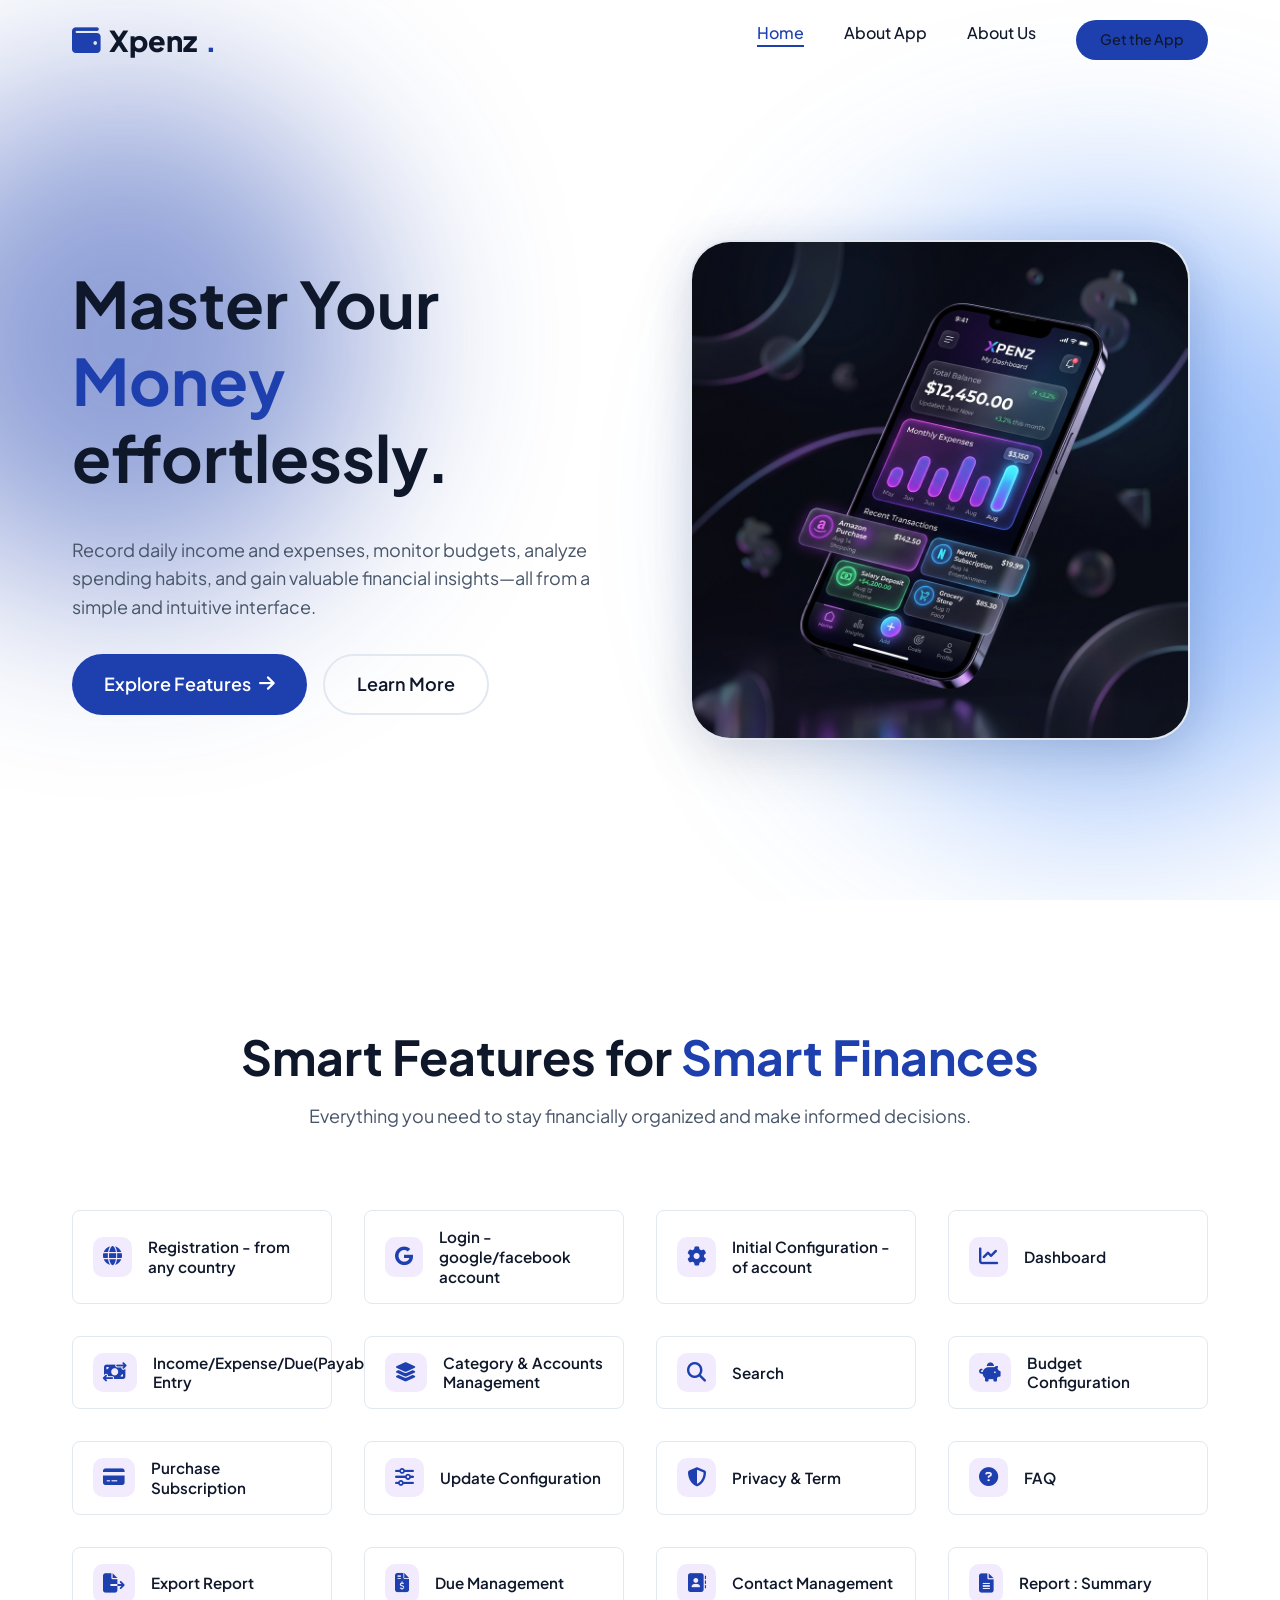
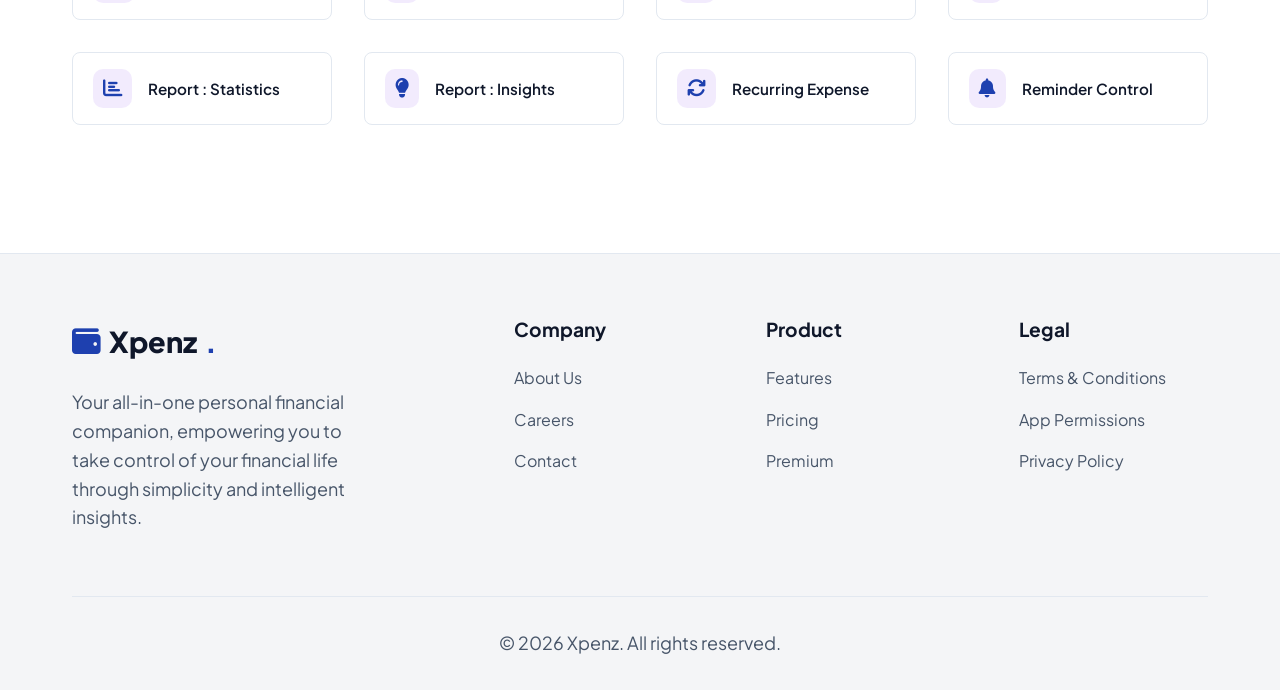
==== index.html @ f472134b "Initial commit" ====
<!DOCTYPE html>
<html lang="en">
<head>
    <meta charset="UTF-8">
    <meta name="viewport" content="width=device-width, initial-scale=1.0">
    <title>Xpenz – Smart Personal Finance & Expense Tracker</title>
    <meta name="description" content="Xpenz is a modern personal finance and expense tracking application designed to help individuals manage their money effortlessly.">
    <link rel="stylesheet" href="css/style.css">
    <link rel="stylesheet" href="https://cdnjs.cloudflare.com/ajax/libs/font-awesome/6.4.0/css/all.min.css">
</head>
<body>

    <!-- Navigation -->
    <header>
        <div class="container nav-container">
            <a href="index.html" class="logo">
                <i class="fa-solid fa-wallet text-gradient"></i>
                Xpenz<span>.</span>
            </a>
            <ul class="nav-links">
                <li><a href="index.html" class="active">Home</a></li>
                <li><a href="about-app.html">About App</a></li>
                <li><a href="about-us.html">About Us</a></li>
                <li><a href="#download" class="btn btn-primary" style="padding: 0.5rem 1.5rem; font-size: 0.9rem;">Get the App</a></li>
            </ul>
            <button class="mobile-menu-btn">
                <i class="fa-solid fa-bars"></i>
            </button>
        </div>
    </header>

    <!-- Hero Section -->
    <section class="hero">
        <div class="blob blob-1"></div>
        <div class="blob blob-2"></div>
        
        <div class="container hero-grid">
            <div class="hero-content fade-in-up">
                <h1>Master Your <span class="text-gradient">Money</span> effortlessly.</h1>
                <p>Record daily income and expenses, monitor budgets, analyze spending habits, and gain valuable financial insights—all from a simple and intuitive interface.</p>
                <div class="hero-buttons">
                    <a href="#features" class="btn btn-primary">Explore Features <i class="fa-solid fa-arrow-right" style="margin-left: 8px;"></i></a>
                    <a href="about-app.html" class="btn btn-outline">Learn More</a>
                </div>
            </div>
            <div class="hero-image-wrapper fade-in-up" style="transition-delay: 0.2s;">
                <img src="assets/images/hero-mockup.png" alt="Xpenz App Interface" class="hero-mockup">
            </div>
        </div>
    </section>

    <!-- Features Section -->
    <section id="features" class="section">
        <div class="container">
            <div class="section-header fade-in-up">
                <h2>Smart Features for <span class="text-gradient">Smart Finances</span></h2>
                <p>Everything you need to stay financially organized and make informed decisions.</p>
            </div>
            
            <div class="features-grid">
                <div class="feature-card-small fade-in-up"><i class="fa-solid fa-globe"></i><h3>Registration - from any country</h3></div>
                <div class="feature-card-small fade-in-up" style="transition-delay: 0.05s;"><i class="fa-brands fa-google"></i><h3>Login - google/facebook account</h3></div>
                <div class="feature-card-small fade-in-up" style="transition-delay: 0.1s;"><i class="fa-solid fa-gear"></i><h3>Initial Configuration - of account</h3></div>
                <div class="feature-card-small fade-in-up" style="transition-delay: 0.15s;"><i class="fa-solid fa-chart-line"></i><h3>Dashboard</h3></div>
                <div class="feature-card-small fade-in-up" style="transition-delay: 0.2s;"><i class="fa-solid fa-money-bill-transfer"></i><h3>Income/Expense/Due(Payable/receivable) Entry</h3></div>
                <div class="feature-card-small fade-in-up" style="transition-delay: 0.05s;"><i class="fa-solid fa-layer-group"></i><h3>Category & Accounts Management</h3></div>
                <div class="feature-card-small fade-in-up" style="transition-delay: 0.1s;"><i class="fa-solid fa-magnifying-glass"></i><h3>Search</h3></div>
                <div class="feature-card-small fade-in-up" style="transition-delay: 0.15s;"><i class="fa-solid fa-piggy-bank"></i><h3>Budget Configuration</h3></div>
                <div class="feature-card-small fade-in-up" style="transition-delay: 0.2s;"><i class="fa-solid fa-credit-card"></i><h3>Purchase Subscription</h3></div>
                <div class="feature-card-small fade-in-up" style="transition-delay: 0.05s;"><i class="fa-solid fa-sliders"></i><h3>Update Configuration</h3></div>
                <div class="feature-card-small fade-in-up" style="transition-delay: 0.1s;"><i class="fa-solid fa-shield-halved"></i><h3>Privacy & Term</h3></div>
                <div class="feature-card-small fade-in-up" style="transition-delay: 0.15s;"><i class="fa-solid fa-circle-question"></i><h3>FAQ</h3></div>
                <div class="feature-card-small fade-in-up" style="transition-delay: 0.2s;"><i class="fa-solid fa-file-export"></i><h3>Export Report</h3></div>
                <div class="feature-card-small fade-in-up" style="transition-delay: 0.05s;"><i class="fa-solid fa-file-invoice-dollar"></i><h3>Due Management</h3></div>
                <div class="feature-card-small fade-in-up" style="transition-delay: 0.1s;"><i class="fa-solid fa-address-book"></i><h3>Contact Management</h3></div>
                <div class="feature-card-small fade-in-up" style="transition-delay: 0.15s;"><i class="fa-solid fa-file-lines"></i><h3>Report : Summary</h3></div>
                <div class="feature-card-small fade-in-up" style="transition-delay: 0.2s;"><i class="fa-solid fa-chart-bar"></i><h3>Report : Statistics</h3></div>
                <div class="feature-card-small fade-in-up" style="transition-delay: 0.05s;"><i class="fa-solid fa-lightbulb"></i><h3>Report : Insights</h3></div>
                <div class="feature-card-small fade-in-up" style="transition-delay: 0.1s;"><i class="fa-solid fa-arrows-rotate"></i><h3>Recurring Expense</h3></div>
                <div class="feature-card-small fade-in-up" style="transition-delay: 0.15s;"><i class="fa-solid fa-bell"></i><h3>Reminder Control</h3></div>
            </div>
        </div>
    </section>

    <!-- Footer -->
    <footer>
        <div class="container">
            <div class="footer-grid">
                <div class="footer-brand">
                    <a href="index.html" class="logo">
                        <i class="fa-solid fa-wallet text-gradient"></i>
                        Xpenz<span>.</span>
                    </a>
                    <p>Your all-in-one personal financial companion, empowering you to take control of your financial life through simplicity and intelligent insights.</p>
                </div>
                
                <div class="footer-links">
                    <h4>Company</h4>
                    <ul>
                        <li><a href="about-us.html">About Us</a></li>
                        <li><a href="#">Careers</a></li>
                        <li><a href="#">Contact</a></li>
                    </ul>
                </div>
                
                <div class="footer-links">
                    <h4>Product</h4>
                    <ul>
                        <li><a href="about-app.html">Features</a></li>
                        <li><a href="#">Pricing</a></li>
                        <li><a href="about-app.html#premium">Premium</a></li>
                    </ul>
                </div>
                
                <div class="footer-links">
                    <h4>Legal</h4>
                    <ul>
                        <li><a href="terms.html">Terms & Conditions</a></li>
                        <li><a href="permissions.html">App Permissions</a></li>
                        <li><a href="terms.html">Privacy Policy</a></li>
                    </ul>
                </div>
            </div>
            
            <div class="footer-bottom">
                <p>&copy; 2026 Xpenz. All rights reserved.</p>
            </div>
        </div>
    </footer>

    <script src="js/main.js"></script>
</body>
</html>
---- css/style.css ----
@import url('https://fonts.googleapis.com/css2?family=Plus+Jakarta+Sans:wght@400;500;600;700;800&display=swap');

:root {
  /* Color Palette */
  --bg-color: #ffffff;
  --bg-secondary: #f4f5f7;
  --primary: #1e40af;
  --primary-glow: rgba(30, 64, 175, 0.1);
  --secondary: #3b82f6;
  --accent: #ea580c;
  --text-main: #0f172a;
  --text-muted: #475569;
  --success: #10b981;
  --danger: #ef4444;

  /* Glassmorphism -> Flat Design */
  --glass-bg: #ffffff;
  --glass-border: #e2e8f0;

  /* Typography */
  --font-heading: 'Plus Jakarta Sans', sans-serif;
  --font-body: 'Plus Jakarta Sans', sans-serif;

  /* Layout */
  --max-width: 1200px;
  --header-height: 80px;
}

* {
  margin: 0;
  padding: 0;
  box-sizing: border-box;
}

html {
  scroll-behavior: smooth;
}

body {
  font-family: var(--font-body);
  background-color: var(--bg-color);
  color: var(--text-main);
  line-height: 1.6;
  overflow-x: hidden;
}

/* Typography */
h1, h2, h3, h4, h5, h6 {
  font-family: var(--font-heading);
  font-weight: 700;
  line-height: 1.2;
}

h1 { font-size: clamp(2.5rem, 5vw, 4.5rem); }
h2 { font-size: clamp(2rem, 4vw, 3rem); }
h3 { font-size: clamp(1.5rem, 3vw, 2rem); }
p { font-size: 1.125rem; color: var(--text-muted); }

/* Gradient Text -> Solid Accent */
.text-gradient {
  background: none;
  -webkit-background-clip: initial;
  -webkit-text-fill-color: initial;
  background-clip: initial;
  color: var(--primary);
}

/* Utilities */
.container {
  max-width: var(--max-width);
  margin: 0 auto;
  padding: 0 2rem;
}

.glass-panel {
  background: var(--glass-bg);
  border: 1px solid var(--glass-border);
  border-radius: 12px;
  padding: 2.5rem;
  box-shadow: 0 4px 6px -1px rgba(0, 0, 0, 0.05);
  transition: transform 0.2s ease, box-shadow 0.2s ease, border-color 0.2s ease;
}

.glass-panel:hover {
  transform: translateY(-4px);
  box-shadow: 0 10px 15px -3px rgba(0, 0, 0, 0.1);
  border-color: #cbd5e1;
}

.btn {
  display: inline-flex;
  align-items: center;
  justify-content: center;
  padding: 0.875rem 2rem;
  font-family: var(--font-heading);
  font-weight: 600;
  font-size: 1.125rem;
  border-radius: 50px;
  text-decoration: none;
  transition: all 0.3s ease;
  cursor: pointer;
  border: none;
}

.btn-primary {
  background: var(--primary);
  color: white;
  box-shadow: none;
}

.btn-primary:hover {
  box-shadow: 0 4px 6px -1px rgba(0, 0, 0, 0.1);
  transform: translateY(-2px);
  background: var(--secondary);
}

.btn-outline {
  background: transparent;
  color: var(--text-main);
  border: 2px solid var(--glass-border);
}

.btn-outline:hover {
  border-color: var(--primary);
  background: rgba(124, 58, 237, 0.1);
  transform: translateY(-2px);
}

/* Header & Navigation */
header {
  position: fixed;
  top: 0;
  width: 100%;
  height: var(--header-height);
  z-index: 1000;
  transition: all 0.3s ease;
  background: transparent;
}

header.scrolled {
  background: #ffffff;
  border-bottom: 1px solid var(--glass-border);
}

.nav-container {
  display: flex;
  justify-content: space-between;
  align-items: center;
  height: 100%;
}

.logo {
  font-family: var(--font-heading);
  font-size: 1.8rem;
  font-weight: 800;
  color: var(--text-main);
  text-decoration: none;
  display: flex;
  align-items: center;
  gap: 0.5rem;
}

.logo span {
  color: var(--primary);
}

.nav-links {
  display: flex;
  gap: 2.5rem;
  list-style: none;
}

.nav-links a {
  color: var(--text-main);
  text-decoration: none;
  font-weight: 500;
  font-size: 1rem;
  transition: color 0.3s ease;
  position: relative;
}

.nav-links a::after {
  content: '';
  position: absolute;
  bottom: -4px;
  left: 0;
  width: 0;
  height: 2px;
  background: var(--primary);
  transition: width 0.3s ease;
}

.nav-links a:hover::after,
.nav-links a.active::after {
  width: 100%;
}

.nav-links a:hover,
.nav-links a.active {
  color: var(--primary);
}

.mobile-menu-btn {
  display: none;
  background: none;
  border: none;
  color: var(--text-main);
  font-size: 1.5rem;
  cursor: pointer;
}

/* Hero Section */
.hero {
  min-height: 100vh;
  display: flex;
  align-items: center;
  padding-top: var(--header-height);
  position: relative;
  overflow: hidden;
}

/* Background Effects */
.blob {
  position: absolute;
  border-radius: 50%;
  filter: blur(100px);
  z-index: -1;
  opacity: 0.5;
}

.blob-1 {
  top: 10%;
  left: -10%;
  width: 500px;
  height: 500px;
  background: var(--primary);
  animation: float 10s infinite alternate ease-in-out;
}

.blob-2 {
  bottom: 10%;
  right: -10%;
  width: 600px;
  height: 600px;
  background: var(--secondary);
  animation: float 12s infinite alternate-reverse ease-in-out;
}

.hero-grid {
  display: grid;
  grid-template-columns: 1fr 1fr;
  gap: 4rem;
  align-items: center;
}

.hero-content {
  display: flex;
  flex-direction: column;
  gap: 2rem;
}

.hero-content h1 {
  margin-bottom: 0.5rem;
}

.hero-buttons {
  display: flex;
  gap: 1rem;
}

.hero-image-wrapper {
  position: relative;
  display: flex;
  justify-content: center;
  align-items: center;
}

.hero-mockup {
  width: 100%;
  max-width: 500px;
  border-radius: 40px;
  box-shadow: 0 20px 60px rgba(0, 0, 0, 0.1), 0 0 40px var(--primary-glow);
  animation: float-mockup 6s infinite ease-in-out;
  border: 2px solid var(--glass-border);
}

/* Sections */
.section {
  padding: 8rem 0;
  position: relative;
}

.section-header {
  text-align: center;
  margin-bottom: 5rem;
}

.section-header h2 {
  margin-bottom: 1rem;
}

/* Features Grid */
.features-grid {
  display: grid;
  grid-template-columns: repeat(auto-fill, minmax(240px, 1fr));
  gap: 2rem;
}

.feature-card {
  display: flex;
  flex-direction: column;
  gap: 1.5rem;
}

.feature-icon {
  width: 60px;
  height: 60px;
  border-radius: 16px;
  background: rgba(124, 58, 237, 0.1);
  display: flex;
  align-items: center;
  justify-content: center;
  font-size: 1.8rem;
  color: var(--primary);
  border: 1px solid var(--glass-border);
}

.feature-card h3 {
  font-size: 1.5rem;
}

/* Small Feature Cards */
.feature-card-small {
  display: flex;
  align-items: center;
  gap: 1rem;
  padding: 1rem 1.25rem;
  background: #ffffff;
  border: 1px solid var(--glass-border);
  border-radius: 8px;
  box-shadow: none;
  transition: all 0.2s ease;
}

.feature-card-small:hover {
  transform: translateY(-2px);
  box-shadow: 0 4px 6px -1px rgba(0, 0, 0, 0.05);
  border-color: #cbd5e1;
}

.feature-card-small i {
  font-size: 1.2rem;
  color: var(--primary);
  background: rgba(124, 58, 237, 0.1);
  padding: 10px;
  border-radius: 10px;
  flex-shrink: 0;
}

.feature-card-small h3 {
  font-size: 0.95rem;
  font-weight: 600;
  margin: 0;
  color: var(--text-main);
  line-height: 1.3;
}

/* Stats Section */
.stats-grid {
  display: grid;
  grid-template-columns: repeat(auto-fit, minmax(200px, 1fr));
  gap: 2rem;
  text-align: center;
}

.stat-item {
  display: flex;
  flex-direction: column;
  gap: 0.5rem;
}

.stat-number {
  font-family: var(--font-heading);
  font-size: 3rem;
  font-weight: 800;
  color: var(--text-main);
}

/* Page Headers (for inner pages) */
.page-header {
  padding-top: calc(var(--header-height) + 6rem);
  padding-bottom: 4rem;
  text-align: center;
  background: var(--bg-secondary);
  border-bottom: 1px solid var(--glass-border);
}

/* Content Blocks (for About, Terms, etc.) */
.content-block {
  max-width: 800px;
  margin: 0 auto;
}

.content-block h2 {
  margin-top: 3rem;
  margin-bottom: 1.5rem;
  font-size: 2rem;
}

.content-block h3 {
  margin-top: 2rem;
  margin-bottom: 1rem;
  font-size: 1.5rem;
}

.content-block p, .content-block ul {
  margin-bottom: 1.5rem;
}

.content-block ul {
  padding-left: 1.5rem;
}

.content-block li {
  margin-bottom: 0.5rem;
  color: var(--text-muted);
}

/* Footer */
footer {
  background: var(--bg-secondary);
  border-top: 1px solid var(--glass-border);
  padding: 4rem 0 2rem;
}

.footer-grid {
  display: grid;
  grid-template-columns: 2fr 1fr 1fr 1fr;
  gap: 4rem;
  margin-bottom: 4rem;
}

.footer-brand p {
  margin-top: 1.5rem;
  max-width: 300px;
}

.footer-links h4 {
  color: var(--text-main);
  margin-bottom: 1.5rem;
  font-size: 1.2rem;
}

.footer-links ul {
  list-style: none;
  display: flex;
  flex-direction: column;
  gap: 1rem;
}

.footer-links a {
  color: var(--text-muted);
  text-decoration: none;
  transition: color 0.3s ease;
}

.footer-links a:hover {
  color: var(--primary);
}

.footer-bottom {
  text-align: center;
  padding-top: 2rem;
  border-top: 1px solid var(--glass-border);
  color: var(--text-muted);
}

/* Animations */
@keyframes float {
  0% { transform: translate(0, 0); }
  100% { transform: translate(50px, 50px); }
}

@keyframes float-mockup {
  0%, 100% { transform: translateY(0); }
  50% { transform: translateY(-20px); }
}

.fade-in-up {
  opacity: 0;
  transform: translateY(30px);
  transition: opacity 0.8s ease, transform 0.8s ease;
}

.fade-in-up.visible {
  opacity: 1;
  transform: translateY(0);
}

/* Responsive Design */
@media (max-width: 992px) {
  .hero-grid {
    grid-template-columns: 1fr;
    text-align: center;
    margin-top: 4rem;
  }

  .hero-content {
    align-items: center;
  }

  .hero-buttons {
    justify-content: center;
  }

  .footer-grid {
    grid-template-columns: 1fr 1fr;
  }
}

@media (max-width: 768px) {
  .nav-links {
    position: fixed;
    top: var(--header-height);
    left: 0;
    width: 100%;
    background: rgba(255, 255, 255, 0.98);
    backdrop-filter: blur(20px);
    flex-direction: column;
    padding: 2rem;
    gap: 1.5rem;
    text-align: center;
    border-bottom: 1px solid var(--glass-border);
    clip-path: circle(0% at 100% 0);
    transition: clip-path 0.5s ease-in-out;
  }

  .nav-links.active {
    clip-path: circle(150% at 100% 0);
  }

  .mobile-menu-btn {
    display: block;
  }

  .footer-grid {
    grid-template-columns: 1fr;
    gap: 2rem;
    text-align: center;
  }

  .footer-brand {
    display: flex;
    flex-direction: column;
    align-items: center;
  }
}
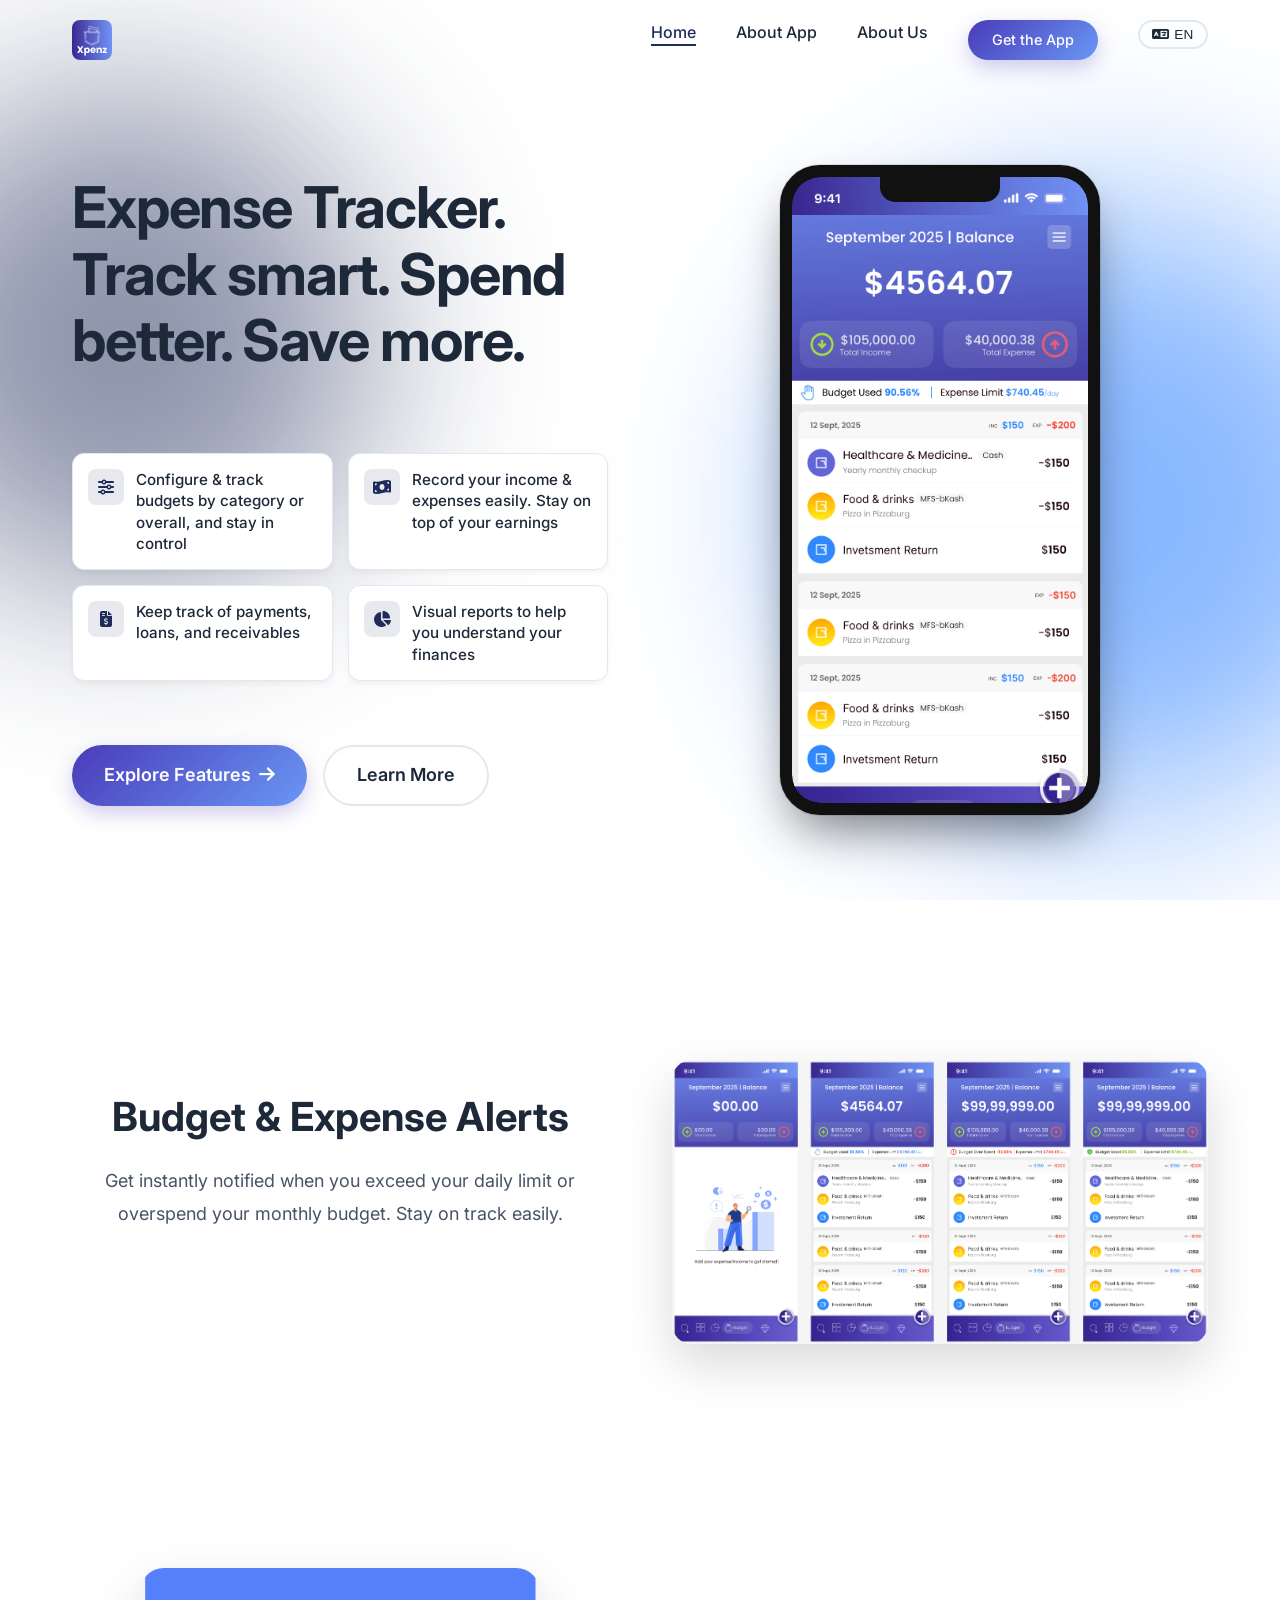
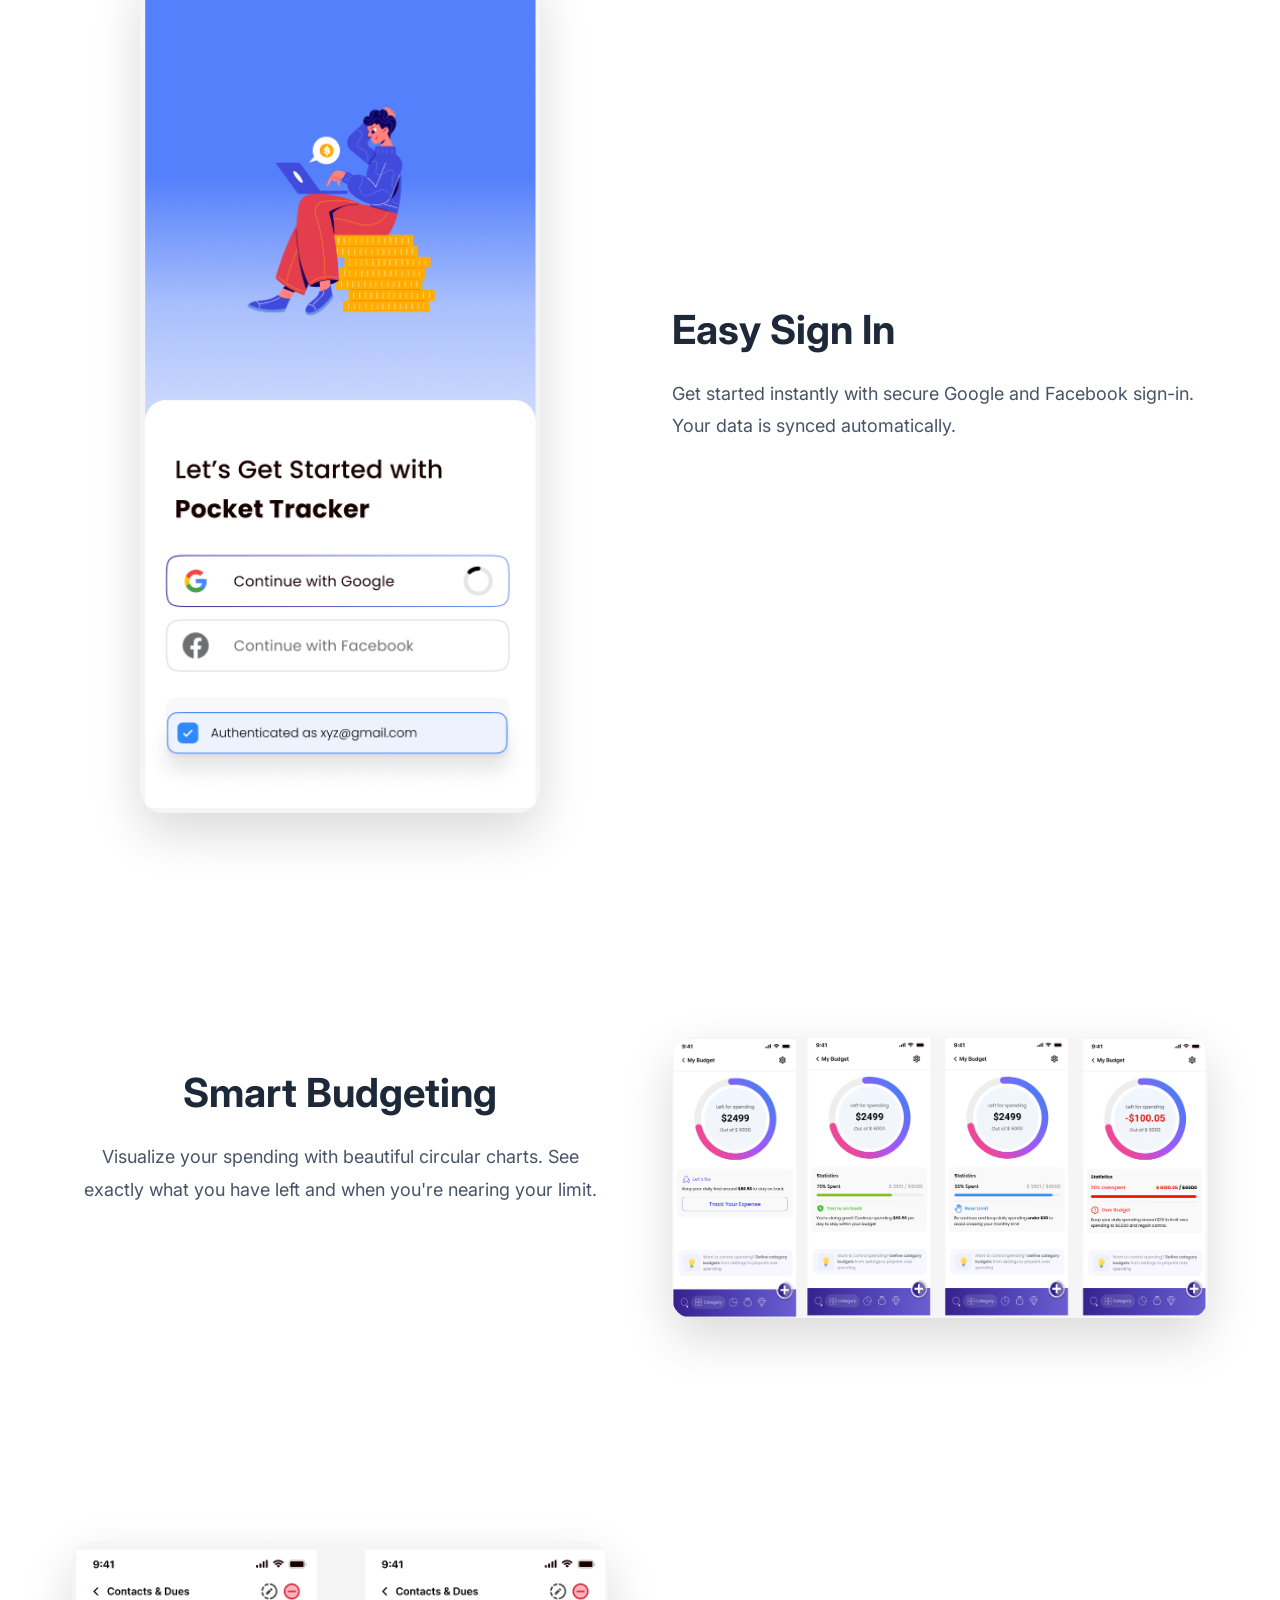
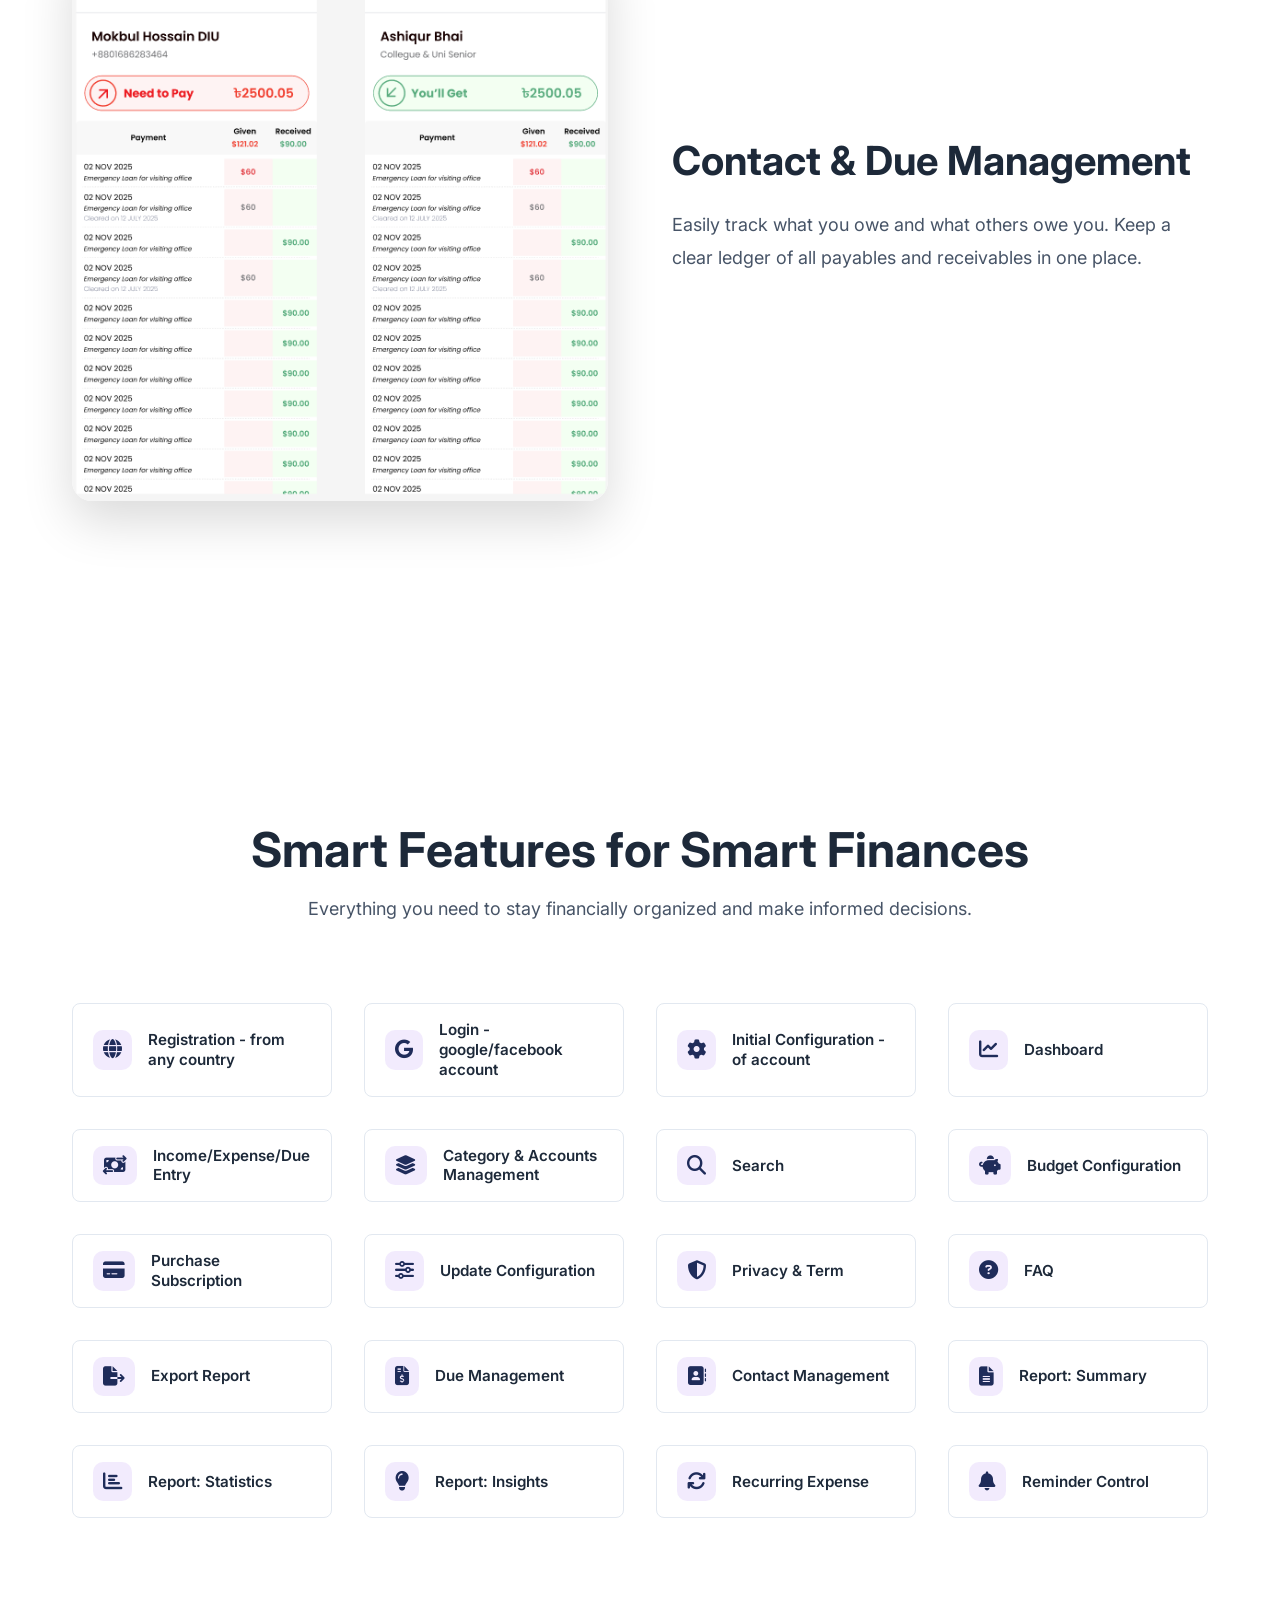
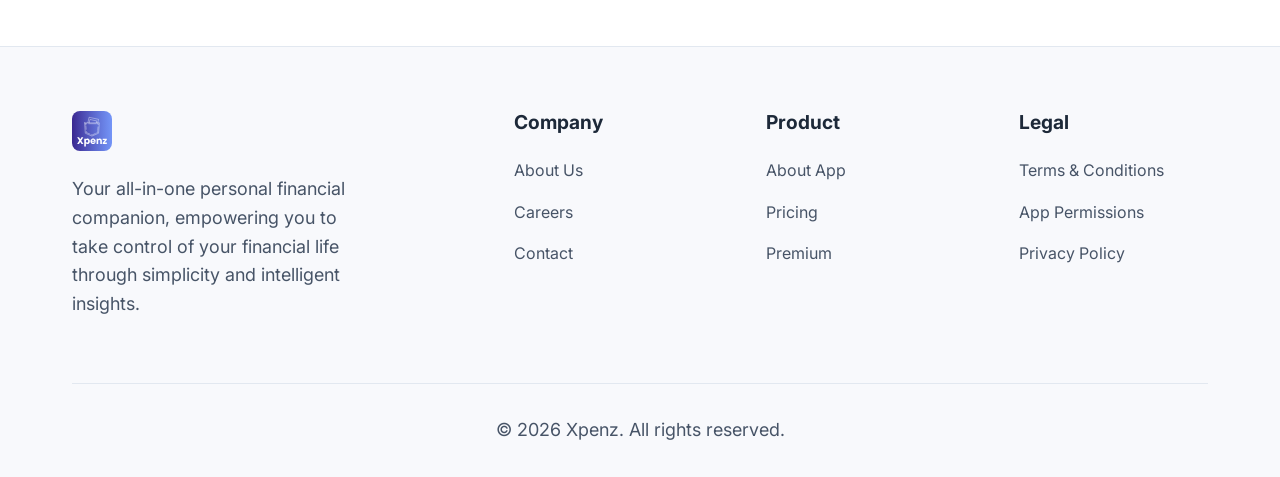
==== commit 0182092b: "feat: update UI, add SVG logo, responsive screenshots layout, and translations" ====
--- a/index.html
+++ b/index.html
@@ -5,7 +5,9 @@
     <meta name="viewport" content="width=device-width, initial-scale=1.0">
     <title>Xpenz – Smart Personal Finance & Expense Tracker</title>
     <meta name="description" content="Xpenz is a modern personal finance and expense tracking application designed to help individuals manage their money effortlessly.">
+    <link rel="icon" type="image/svg+xml" href="assets/images/logo.svg">
     <link rel="stylesheet" href="css/style.css">
+    <link rel="stylesheet" href="css/mockup.css">
     <link rel="stylesheet" href="https://cdnjs.cloudflare.com/ajax/libs/font-awesome/6.4.0/css/all.min.css">
 </head>
 <body>
@@ -14,14 +16,18 @@
     <header>
         <div class="container nav-container">
             <a href="index.html" class="logo">
-                <i class="fa-solid fa-wallet text-gradient"></i>
-                Xpenz<span>.</span>
+                <img src="assets/images/logo.svg" alt="Xpenz Logo" style="height: 40px; border-radius: 8px;">
             </a>
             <ul class="nav-links">
-                <li><a href="index.html" class="active">Home</a></li>
-                <li><a href="about-app.html">About App</a></li>
-                <li><a href="about-us.html">About Us</a></li>
-                <li><a href="#download" class="btn btn-primary" style="padding: 0.5rem 1.5rem; font-size: 0.9rem;">Get the App</a></li>
+                <li><a href="index.html" class="active" data-i18n="nav_home">Home</a></li>
+                <li><a href="about-app.html" data-i18n="nav_about_app">About App</a></li>
+                <li><a href="about-us.html" data-i18n="nav_about_us">About Us</a></li>
+                <li><a href="#download" class="btn btn-primary" style="padding: 0.5rem 1.5rem; font-size: 0.9rem;" data-i18n="nav_get_app">Get the App</a></li>
+                <li>
+                    <button id="lang-toggle" class="btn-outline" style="padding: 0.3rem 0.8rem; font-size: 0.85rem; border-radius: 20px; display: flex; align-items: center; gap: 5px; cursor: pointer; background: transparent; border: 2px solid var(--glass-border); color: var(--text-main);">
+                        <i class="fa-solid fa-language"></i> <span id="lang-toggle-text">EN</span>
+                    </button>
+                </li>
             </ul>
             <button class="mobile-menu-btn">
                 <i class="fa-solid fa-bars"></i>
@@ -36,15 +42,85 @@
         
         <div class="container hero-grid">
             <div class="hero-content fade-in-up">
-                <h1>Master Your <span class="text-gradient">Money</span> effortlessly.</h1>
-                <p>Record daily income and expenses, monitor budgets, analyze spending habits, and gain valuable financial insights—all from a simple and intuitive interface.</p>
+                <h1 data-i18n="hero_title" style="font-size: clamp(2.5rem, 4.5vw, 3.8rem); line-height: 1.15; margin-bottom: 1rem; letter-spacing: -0.02em;">Expense Tracker. Track smart. Spend better. Save more.</h1>
+                
+                <div class="hero-feature-cards">
+                    <div class="hero-feature-card">
+                        <div class="icon"><i class="fa-solid fa-sliders"></i></div>
+                        <p data-i18n="tagline_1">Configure & track budgets by category or overall, and stay in control</p>
+                    </div>
+                    <div class="hero-feature-card">
+                        <div class="icon"><i class="fa-solid fa-money-bill-wave"></i></div>
+                        <p data-i18n="tagline_2">Record your income & expenses easily. Stay on top of your earnings</p>
+                    </div>
+                    <div class="hero-feature-card">
+                        <div class="icon"><i class="fa-solid fa-file-invoice-dollar"></i></div>
+                        <p data-i18n="tagline_3">Keep track of payments, loans, and receivables</p>
+                    </div>
+                    <div class="hero-feature-card">
+                        <div class="icon"><i class="fa-solid fa-chart-pie"></i></div>
+                        <p data-i18n="tagline_4">Visual reports to help you understand your finances</p>
+                    </div>
+                </div>
+                
                 <div class="hero-buttons">
-                    <a href="#features" class="btn btn-primary">Explore Features <i class="fa-solid fa-arrow-right" style="margin-left: 8px;"></i></a>
-                    <a href="about-app.html" class="btn btn-outline">Learn More</a>
+                    <a href="#features" class="btn btn-primary"><span data-i18n="btn_explore">Explore Features</span> <i class="fa-solid fa-arrow-right" style="margin-left: 8px;"></i></a>
+                    <a href="about-app.html" class="btn btn-outline" data-i18n="btn_learn">Learn More</a>
                 </div>
             </div>
             <div class="hero-image-wrapper fade-in-up" style="transition-delay: 0.2s;">
-                <img src="assets/images/hero-mockup.png" alt="Xpenz App Interface" class="hero-mockup">
+                <div class="phone-frame">
+                    <img src="assets/images/pocket-tracker.png" alt="PocketTracker Interface" class="phone-screen">
+                </div>
+            </div>
+        </div>
+    </section>
+
+    <!-- Feature Highlights Sections -->
+    <section class="highlights-section" style="padding: 4rem 0;">
+        <div class="container">
+            <!-- Highlight 1: Budget Alerts (Wide Image -> Text Up) -->
+            <div class="feature-highlight layout-stacked fade-in-up" style="margin-bottom: 2rem;">
+                <div class="highlight-content text-center" style="text-align: center; max-width: 800px; margin: 0 auto 3rem auto;">
+                    <h2 data-i18n="hl1_title" style="font-size: 2.5rem; margin-bottom: 1.5rem;">Budget & Expense Alerts</h2>
+                    <p data-i18n="hl1_desc" style="font-size: 1.125rem; color: var(--text-muted); line-height: 1.8;">Get instantly notified when you exceed your daily limit or overspend your monthly budget. Stay on track easily.</p>
+                </div>
+                <div class="highlight-image wide-image">
+                    <img src="assets/images/sc1.png" alt="Budget Expense Alerts" class="feature-screenshot" style="width: 100%; height: auto; border-radius: 20px; box-shadow: 0 20px 50px rgba(0,0,0,0.15);">
+                </div>
+            </div>
+
+            <!-- Highlight 2: Easy Sign In (Tall Image -> Text Side) -->
+            <div class="feature-highlight layout-side fade-in-up" style="margin-bottom: 2rem; display: grid; grid-template-columns: 1fr 1fr; gap: 4rem; align-items: center;">
+                <div class="highlight-content">
+                    <h2 data-i18n="hl2_title" style="font-size: 2.5rem; margin-bottom: 1.5rem;">Easy Sign In</h2>
+                    <p data-i18n="hl2_desc" style="font-size: 1.125rem; color: var(--text-muted); line-height: 1.8;">Get started instantly with secure Google and Facebook sign-in. Your data is synced automatically.</p>
+                </div>
+                <div class="highlight-image" style="display: flex; justify-content: center;">
+                    <img src="assets/images/sc2.png" alt="Easy Sign In" class="feature-screenshot shadow-img" style="max-width: 400px; width: 100%; height: auto; border-radius: 24px; box-shadow: 0 20px 50px rgba(0,0,0,0.15);">
+                </div>
+            </div>
+
+            <!-- Highlight 3: Smart Budgeting (Very Wide Image -> Text Up) -->
+            <div class="feature-highlight layout-stacked fade-in-up" style="margin-bottom: 2rem;">
+                <div class="highlight-content text-center" style="text-align: center; max-width: 800px; margin: 0 auto 3rem auto;">
+                    <h2 data-i18n="hl3_title" style="font-size: 2.5rem; margin-bottom: 1.5rem;">Smart Budgeting</h2>
+                    <p data-i18n="hl3_desc" style="font-size: 1.125rem; color: var(--text-muted); line-height: 1.8;">Visualize your spending with beautiful circular charts. See exactly what you have left and when you're nearing your limit.</p>
+                </div>
+                <div class="highlight-image wide-image">
+                    <img src="assets/images/sc3.png" alt="Smart Budgeting" class="feature-screenshot" style="width: 100%; height: auto; border-radius: 20px; box-shadow: 0 20px 50px rgba(0,0,0,0.15);">
+                </div>
+            </div>
+
+            <!-- Highlight 4: Contact & Due Management (Medium Wide Image -> Text Side) -->
+            <div class="feature-highlight layout-side reverse fade-in-up" style="margin-bottom: 2rem; display: grid; grid-template-columns: 1fr 1fr; gap: 4rem; align-items: center;">
+                <div class="highlight-image" style="order: 1; display: flex; justify-content: center;">
+                    <img src="assets/images/sc4.png" alt="Contact and Due Management" class="feature-screenshot shadow-img" style="width: 100%; height: auto; border-radius: 20px; box-shadow: 0 20px 50px rgba(0,0,0,0.15);">
+                </div>
+                <div class="highlight-content" style="order: 2;">
+                    <h2 data-i18n="hl4_title" style="font-size: 2.5rem; margin-bottom: 1.5rem;">Contact & Due Management</h2>
+                    <p data-i18n="hl4_desc" style="font-size: 1.125rem; color: var(--text-muted); line-height: 1.8;">Easily track what you owe and what others owe you. Keep a clear ledger of all payables and receivables in one place.</p>
+                </div>
             </div>
         </div>
     </section>
@@ -53,31 +129,31 @@
     <section id="features" class="section">
         <div class="container">
             <div class="section-header fade-in-up">
-                <h2>Smart Features for <span class="text-gradient">Smart Finances</span></h2>
-                <p>Everything you need to stay financially organized and make informed decisions.</p>
+                <h2 data-i18n="features_title">Smart Features for <span class="text-gradient">Smart Finances</span></h2>
+                <p data-i18n="features_desc">Everything you need to stay financially organized and make informed decisions.</p>
             </div>
             
             <div class="features-grid">
-                <div class="feature-card-small fade-in-up"><i class="fa-solid fa-globe"></i><h3>Registration - from any country</h3></div>
-                <div class="feature-card-small fade-in-up" style="transition-delay: 0.05s;"><i class="fa-brands fa-google"></i><h3>Login - google/facebook account</h3></div>
-                <div class="feature-card-small fade-in-up" style="transition-delay: 0.1s;"><i class="fa-solid fa-gear"></i><h3>Initial Configuration - of account</h3></div>
-                <div class="feature-card-small fade-in-up" style="transition-delay: 0.15s;"><i class="fa-solid fa-chart-line"></i><h3>Dashboard</h3></div>
-                <div class="feature-card-small fade-in-up" style="transition-delay: 0.2s;"><i class="fa-solid fa-money-bill-transfer"></i><h3>Income/Expense/Due(Payable/receivable) Entry</h3></div>
-                <div class="feature-card-small fade-in-up" style="transition-delay: 0.05s;"><i class="fa-solid fa-layer-group"></i><h3>Category & Accounts Management</h3></div>
-                <div class="feature-card-small fade-in-up" style="transition-delay: 0.1s;"><i class="fa-solid fa-magnifying-glass"></i><h3>Search</h3></div>
-                <div class="feature-card-small fade-in-up" style="transition-delay: 0.15s;"><i class="fa-solid fa-piggy-bank"></i><h3>Budget Configuration</h3></div>
-                <div class="feature-card-small fade-in-up" style="transition-delay: 0.2s;"><i class="fa-solid fa-credit-card"></i><h3>Purchase Subscription</h3></div>
-                <div class="feature-card-small fade-in-up" style="transition-delay: 0.05s;"><i class="fa-solid fa-sliders"></i><h3>Update Configuration</h3></div>
-                <div class="feature-card-small fade-in-up" style="transition-delay: 0.1s;"><i class="fa-solid fa-shield-halved"></i><h3>Privacy & Term</h3></div>
-                <div class="feature-card-small fade-in-up" style="transition-delay: 0.15s;"><i class="fa-solid fa-circle-question"></i><h3>FAQ</h3></div>
-                <div class="feature-card-small fade-in-up" style="transition-delay: 0.2s;"><i class="fa-solid fa-file-export"></i><h3>Export Report</h3></div>
-                <div class="feature-card-small fade-in-up" style="transition-delay: 0.05s;"><i class="fa-solid fa-file-invoice-dollar"></i><h3>Due Management</h3></div>
-                <div class="feature-card-small fade-in-up" style="transition-delay: 0.1s;"><i class="fa-solid fa-address-book"></i><h3>Contact Management</h3></div>
-                <div class="feature-card-small fade-in-up" style="transition-delay: 0.15s;"><i class="fa-solid fa-file-lines"></i><h3>Report : Summary</h3></div>
-                <div class="feature-card-small fade-in-up" style="transition-delay: 0.2s;"><i class="fa-solid fa-chart-bar"></i><h3>Report : Statistics</h3></div>
-                <div class="feature-card-small fade-in-up" style="transition-delay: 0.05s;"><i class="fa-solid fa-lightbulb"></i><h3>Report : Insights</h3></div>
-                <div class="feature-card-small fade-in-up" style="transition-delay: 0.1s;"><i class="fa-solid fa-arrows-rotate"></i><h3>Recurring Expense</h3></div>
-                <div class="feature-card-small fade-in-up" style="transition-delay: 0.15s;"><i class="fa-solid fa-bell"></i><h3>Reminder Control</h3></div>
+                <div class="feature-card-small fade-in-up"><i class="fa-solid fa-globe"></i><h3 data-i18n="feature_reg">Registration - from any country</h3></div>
+                <div class="feature-card-small fade-in-up" style="transition-delay: 0.05s;"><i class="fa-brands fa-google"></i><h3 data-i18n="feature_login">Login - google/facebook account</h3></div>
+                <div class="feature-card-small fade-in-up" style="transition-delay: 0.1s;"><i class="fa-solid fa-gear"></i><h3 data-i18n="feature_config">Initial Configuration - of account</h3></div>
+                <div class="feature-card-small fade-in-up" style="transition-delay: 0.15s;"><i class="fa-solid fa-chart-line"></i><h3 data-i18n="feature_dash">Dashboard</h3></div>
+                <div class="feature-card-small fade-in-up" style="transition-delay: 0.2s;"><i class="fa-solid fa-money-bill-transfer"></i><h3 data-i18n="feature_entry">Income/Expense/Due Entry</h3></div>
+                <div class="feature-card-small fade-in-up" style="transition-delay: 0.05s;"><i class="fa-solid fa-layer-group"></i><h3 data-i18n="feature_cat">Category & Accounts Management</h3></div>
+                <div class="feature-card-small fade-in-up" style="transition-delay: 0.1s;"><i class="fa-solid fa-magnifying-glass"></i><h3 data-i18n="feature_search">Search</h3></div>
+                <div class="feature-card-small fade-in-up" style="transition-delay: 0.15s;"><i class="fa-solid fa-piggy-bank"></i><h3 data-i18n="feature_budget">Budget Configuration</h3></div>
+                <div class="feature-card-small fade-in-up" style="transition-delay: 0.2s;"><i class="fa-solid fa-credit-card"></i><h3 data-i18n="feature_sub">Purchase Subscription</h3></div>
+                <div class="feature-card-small fade-in-up" style="transition-delay: 0.05s;"><i class="fa-solid fa-sliders"></i><h3 data-i18n="feature_update">Update Configuration</h3></div>
+                <div class="feature-card-small fade-in-up" style="transition-delay: 0.1s;"><i class="fa-solid fa-shield-halved"></i><h3 data-i18n="feature_privacy">Privacy & Term</h3></div>
+                <div class="feature-card-small fade-in-up" style="transition-delay: 0.15s;"><i class="fa-solid fa-circle-question"></i><h3 data-i18n="feature_faq">FAQ</h3></div>
+                <div class="feature-card-small fade-in-up" style="transition-delay: 0.2s;"><i class="fa-solid fa-file-export"></i><h3 data-i18n="feature_export">Export Report</h3></div>
+                <div class="feature-card-small fade-in-up" style="transition-delay: 0.05s;"><i class="fa-solid fa-file-invoice-dollar"></i><h3 data-i18n="feature_due">Due Management</h3></div>
+                <div class="feature-card-small fade-in-up" style="transition-delay: 0.1s;"><i class="fa-solid fa-address-book"></i><h3 data-i18n="feature_contact">Contact Management</h3></div>
+                <div class="feature-card-small fade-in-up" style="transition-delay: 0.15s;"><i class="fa-solid fa-file-lines"></i><h3 data-i18n="feature_rep_sum">Report : Summary</h3></div>
+                <div class="feature-card-small fade-in-up" style="transition-delay: 0.2s;"><i class="fa-solid fa-chart-bar"></i><h3 data-i18n="feature_rep_stat">Report : Statistics</h3></div>
+                <div class="feature-card-small fade-in-up" style="transition-delay: 0.05s;"><i class="fa-solid fa-lightbulb"></i><h3 data-i18n="feature_rep_ins">Report : Insights</h3></div>
+                <div class="feature-card-small fade-in-up" style="transition-delay: 0.1s;"><i class="fa-solid fa-arrows-rotate"></i><h3 data-i18n="feature_recur">Recurring Expense</h3></div>
+                <div class="feature-card-small fade-in-up" style="transition-delay: 0.15s;"><i class="fa-solid fa-bell"></i><h3 data-i18n="feature_remind">Reminder Control</h3></div>
             </div>
         </div>
     </section>
@@ -88,8 +164,7 @@
             <div class="footer-grid">
                 <div class="footer-brand">
                     <a href="index.html" class="logo">
-                        <i class="fa-solid fa-wallet text-gradient"></i>
-                        Xpenz<span>.</span>
+                        <img src="assets/images/logo.svg" alt="Xpenz Logo" style="height: 40px; border-radius: 8px;">
                     </a>
                     <p>Your all-in-one personal financial companion, empowering you to take control of your financial life through simplicity and intelligent insights.</p>
                 </div>
@@ -97,7 +172,7 @@
                 <div class="footer-links">
                     <h4>Company</h4>
                     <ul>
-                        <li><a href="about-us.html">About Us</a></li>
+                        <li><a href="about-us.html" data-i18n="nav_about_us">About Us</a></li>
                         <li><a href="#">Careers</a></li>
                         <li><a href="#">Contact</a></li>
                     </ul>
@@ -106,7 +181,7 @@
                 <div class="footer-links">
                     <h4>Product</h4>
                     <ul>
-                        <li><a href="about-app.html">Features</a></li>
+                        <li><a href="about-app.html" data-i18n="nav_about_app">Features</a></li>
                         <li><a href="#">Pricing</a></li>
                         <li><a href="about-app.html#premium">Premium</a></li>
                     </ul>
@@ -129,5 +204,6 @@
     </footer>
 
     <script src="js/main.js"></script>
+    <script src="js/i18n.js"></script>
 </body>
 </html>
--- a/css/style.css
+++ b/css/style.css
@@ -1,25 +1,25 @@
-@import url('https://fonts.googleapis.com/css2?family=Plus+Jakarta+Sans:wght@400;500;600;700;800&display=swap');
+@import url('https://fonts.googleapis.com/css2?family=Inter:wght@400;500;600;700;800&display=swap');
 
 :root {
   /* Color Palette */
   --bg-color: #ffffff;
-  --bg-secondary: #f4f5f7;
-  --primary: #1e40af;
-  --primary-glow: rgba(30, 64, 175, 0.1);
-  --secondary: #3b82f6;
-  --accent: #ea580c;
-  --text-main: #0f172a;
-  --text-muted: #475569;
-  --success: #10b981;
-  --danger: #ef4444;
+  --bg-secondary: #F8F9FC;
+  --primary: #1F2C5A;
+  --primary-glow: rgba(31, 44, 90, 0.1);
+  --secondary: #1573FF;
+  --accent: #F59E0B;
+  --text-main: #1D2939;
+  --text-muted: #475467;
+  --success: #27AE60;
+  --danger: #EB5757;
 
   /* Glassmorphism -> Flat Design */
   --glass-bg: #ffffff;
   --glass-border: #e2e8f0;
 
   /* Typography */
-  --font-heading: 'Plus Jakarta Sans', sans-serif;
-  --font-body: 'Plus Jakarta Sans', sans-serif;
+  --font-heading: 'Inter', sans-serif;
+  --font-body: 'Inter', sans-serif;
 
   /* Layout */
   --max-width: 1200px;
@@ -103,15 +103,15 @@
 }
 
 .btn-primary {
-  background: var(--primary);
-  color: white;
-  box-shadow: none;
+  background: linear-gradient(135deg, #4A3BB9 0%, #6997F4 100%);
+  color: white !important;
+  box-shadow: 0 8px 20px rgba(74, 59, 185, 0.25);
 }
 
 .btn-primary:hover {
-  box-shadow: 0 4px 6px -1px rgba(0, 0, 0, 0.1);
+  box-shadow: 0 12px 25px rgba(74, 59, 185, 0.35);
   transform: translateY(-2px);
-  background: var(--secondary);
+  background: linear-gradient(135deg, #5746D6 0%, #7CABFF 100%);
 }
 
 .btn-outline {
@@ -284,6 +284,52 @@
   border: 2px solid var(--glass-border);
 }
 
+.hero-feature-cards {
+    display: grid;
+    grid-template-columns: repeat(2, 1fr);
+    gap: 15px;
+    margin: 2rem 0;
+}
+
+.hero-feature-card {
+    background: var(--bg-color);
+    border: 1px solid var(--glass-border);
+    border-radius: 12px;
+    padding: 15px;
+    display: flex;
+    align-items: flex-start;
+    gap: 12px;
+    box-shadow: 0 4px 6px -1px rgba(0, 0, 0, 0.05);
+    transition: transform 0.2s ease, box-shadow 0.2s ease;
+}
+
+.hero-feature-card:hover {
+    transform: translateY(-2px);
+    box-shadow: 0 10px 15px -3px rgba(0, 0, 0, 0.1);
+    border-color: var(--primary);
+}
+
+.hero-feature-card .icon {
+    width: 36px;
+    height: 36px;
+    background: rgba(31, 44, 90, 0.1);
+    color: var(--primary);
+    border-radius: 8px;
+    display: flex;
+    align-items: center;
+    justify-content: center;
+    font-size: 16px;
+    flex-shrink: 0;
+}
+
+.hero-feature-card p {
+    font-size: 0.95rem;
+    margin: 0;
+    color: var(--text-main);
+    line-height: 1.4;
+    font-weight: 500;
+}
+
 /* Sections */
 .section {
   padding: 8rem 0;
@@ -297,6 +343,61 @@
 
 .section-header h2 {
   margin-bottom: 1rem;
+}
+
+/* Feature Highlights (Alternating) */
+.feature-highlight {
+  display: grid;
+  grid-template-columns: 1fr 1fr;
+  gap: 4rem;
+  align-items: center;
+  padding: 6rem 0;
+}
+
+.feature-highlight:nth-child(even) .highlight-content {
+  order: 2;
+}
+
+.feature-highlight:nth-child(even) .highlight-image {
+  order: 1;
+}
+
+.highlight-content h2 {
+  font-size: 2.5rem;
+  margin-bottom: 1.5rem;
+  color: var(--text-main);
+}
+
+.highlight-content p {
+  font-size: 1.125rem;
+  color: var(--text-muted);
+  margin-bottom: 2rem;
+  line-height: 1.8;
+}
+
+.highlight-image {
+  display: flex;
+  justify-content: center;
+  align-items: center;
+}
+
+.highlight-image .phone-frame {
+  animation: none; /* Stop floating for these blocks */
+  box-shadow: 0 30px 60px rgba(0, 0, 0, 0.15);
+}
+
+@media (max-width: 992px) {
+  .feature-highlight {
+    grid-template-columns: 1fr;
+    text-align: center;
+    gap: 3rem;
+    padding: 4rem 0;
+  }
+  
+  .feature-highlight:nth-child(even) .highlight-content,
+  .feature-highlight:nth-child(even) .highlight-image {
+    order: unset; /* Reset order on mobile */
+  }
 }
 
 /* Features Grid */
--- a/css/mockup.css
+++ b/css/mockup.css
@@ -0,0 +1,37 @@
+/* Phone Frame */
+.phone-frame {
+  width: 320px;
+  height: 650px;
+  background-color: #000;
+  border-radius: 40px;
+  border: 12px solid #111;
+  box-shadow: 0 25px 50px -12px rgba(0, 0, 0, 0.5), 0 0 0 1px rgba(0,0,0,0.1);
+  position: relative;
+  overflow: hidden;
+  display: flex;
+  margin: 0 auto;
+  animation: float-mockup 6s infinite ease-in-out;
+}
+
+/* Dynamic Island / Notch */
+.phone-frame::before {
+  content: '';
+  position: absolute;
+  top: 0;
+  left: 50%;
+  transform: translateX(-50%);
+  width: 120px;
+  height: 25px;
+  background-color: #111;
+  border-bottom-left-radius: 15px;
+  border-bottom-right-radius: 15px;
+  z-index: 10;
+}
+
+.phone-screen {
+  width: 100%;
+  height: 100%;
+  object-fit: cover;
+  object-position: top;
+  border-radius: 28px; /* inner border radius */
+}
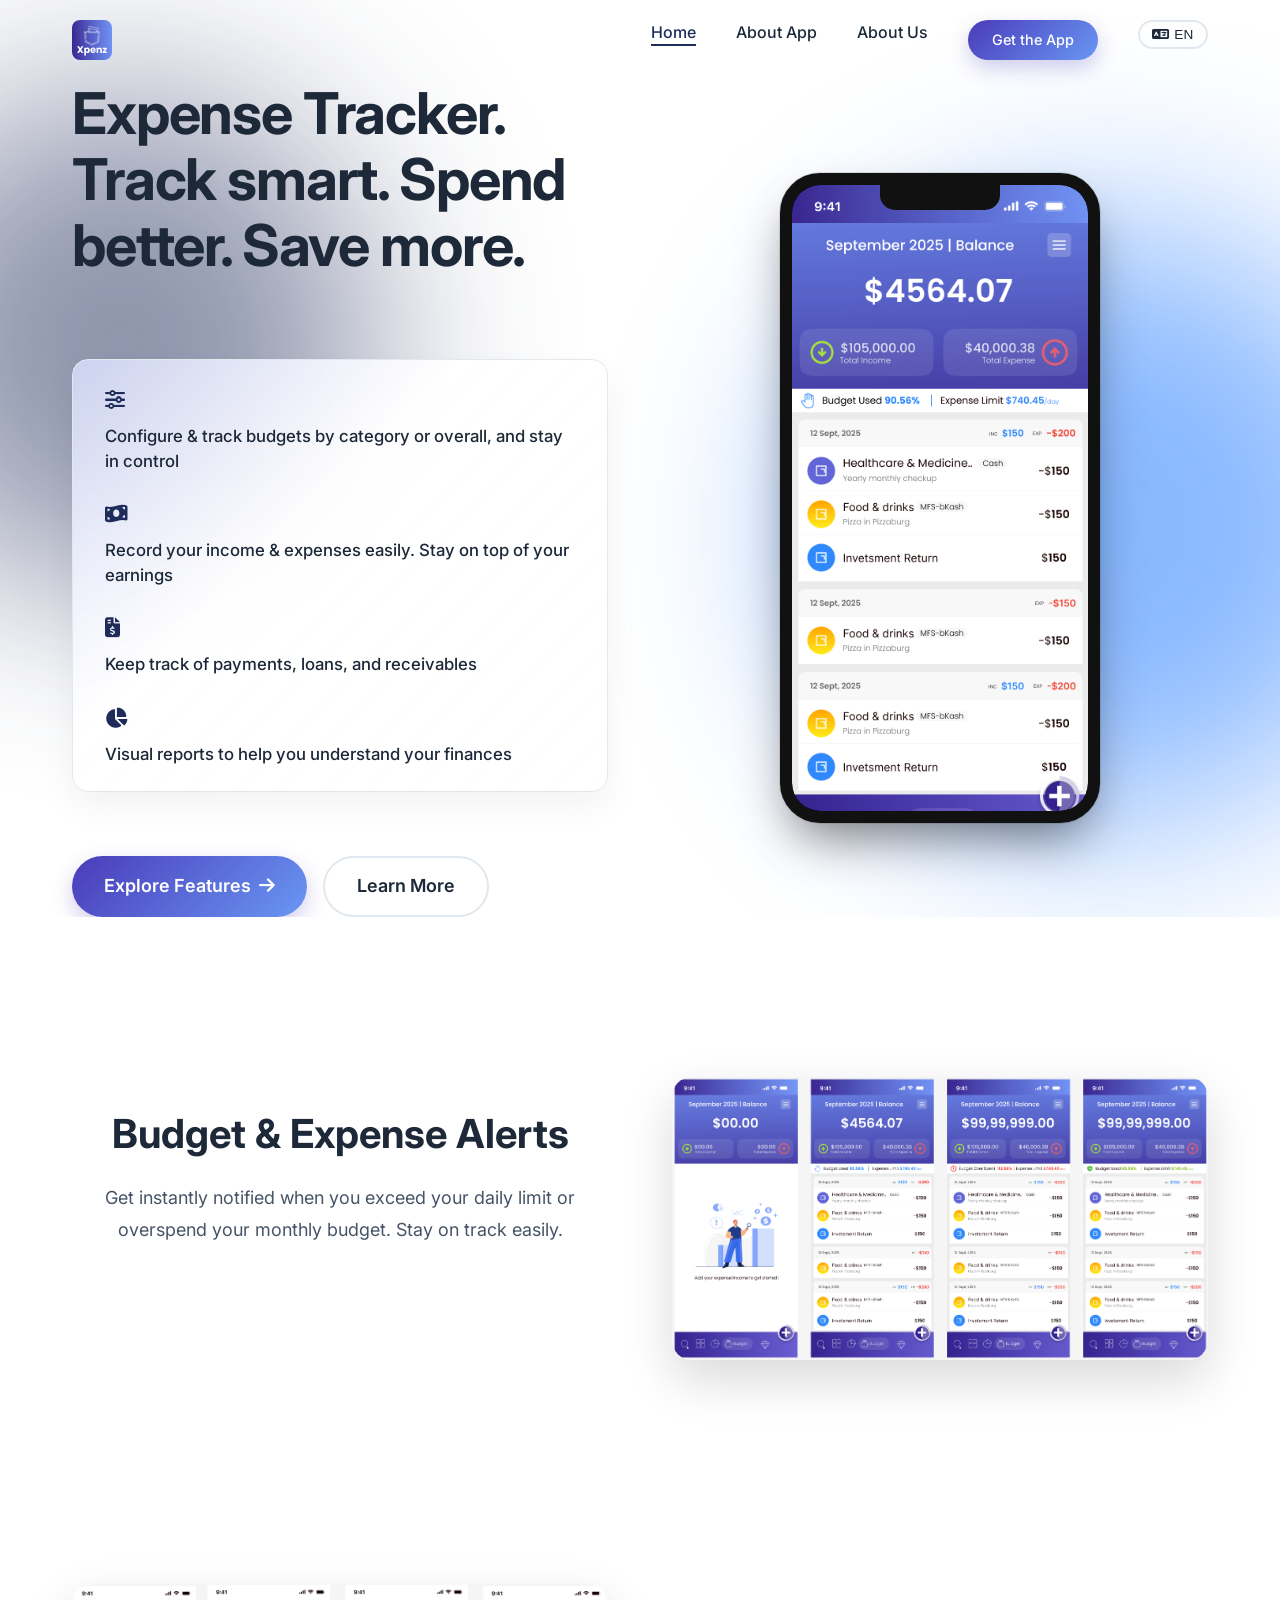
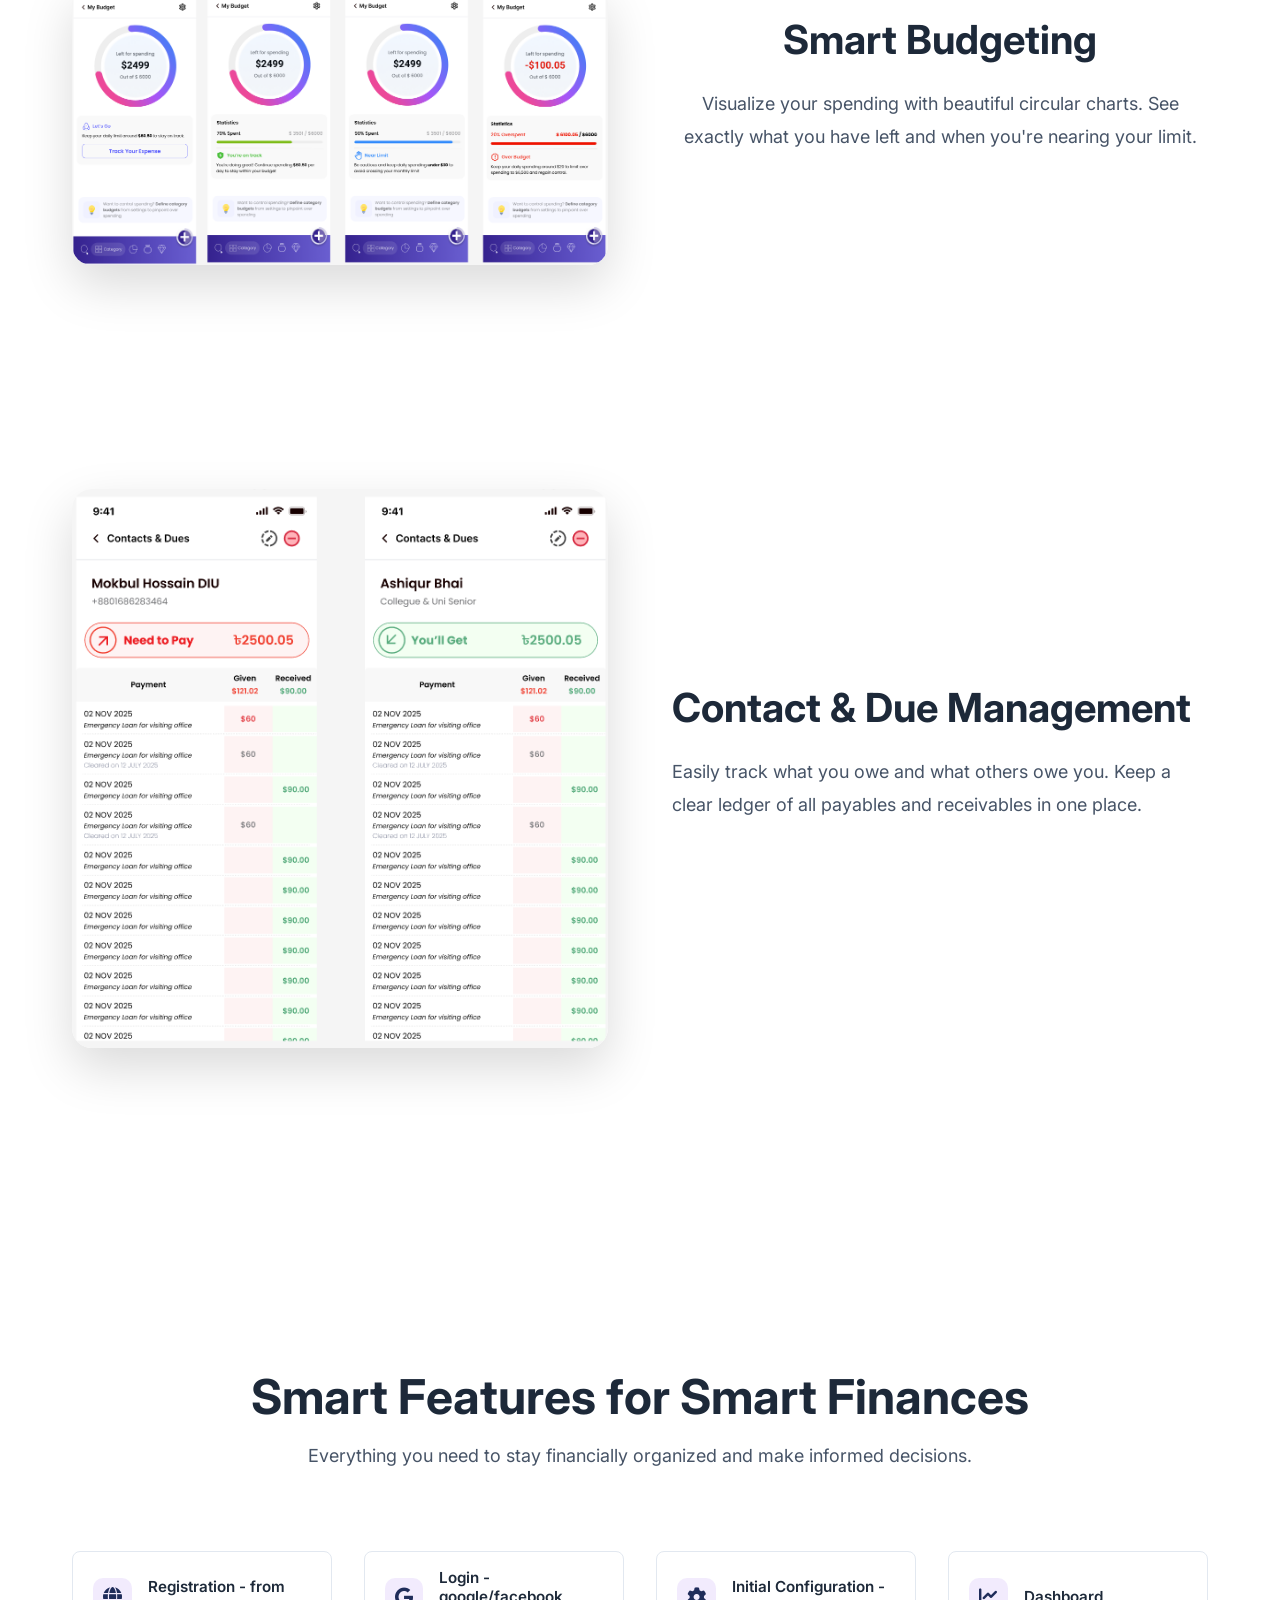
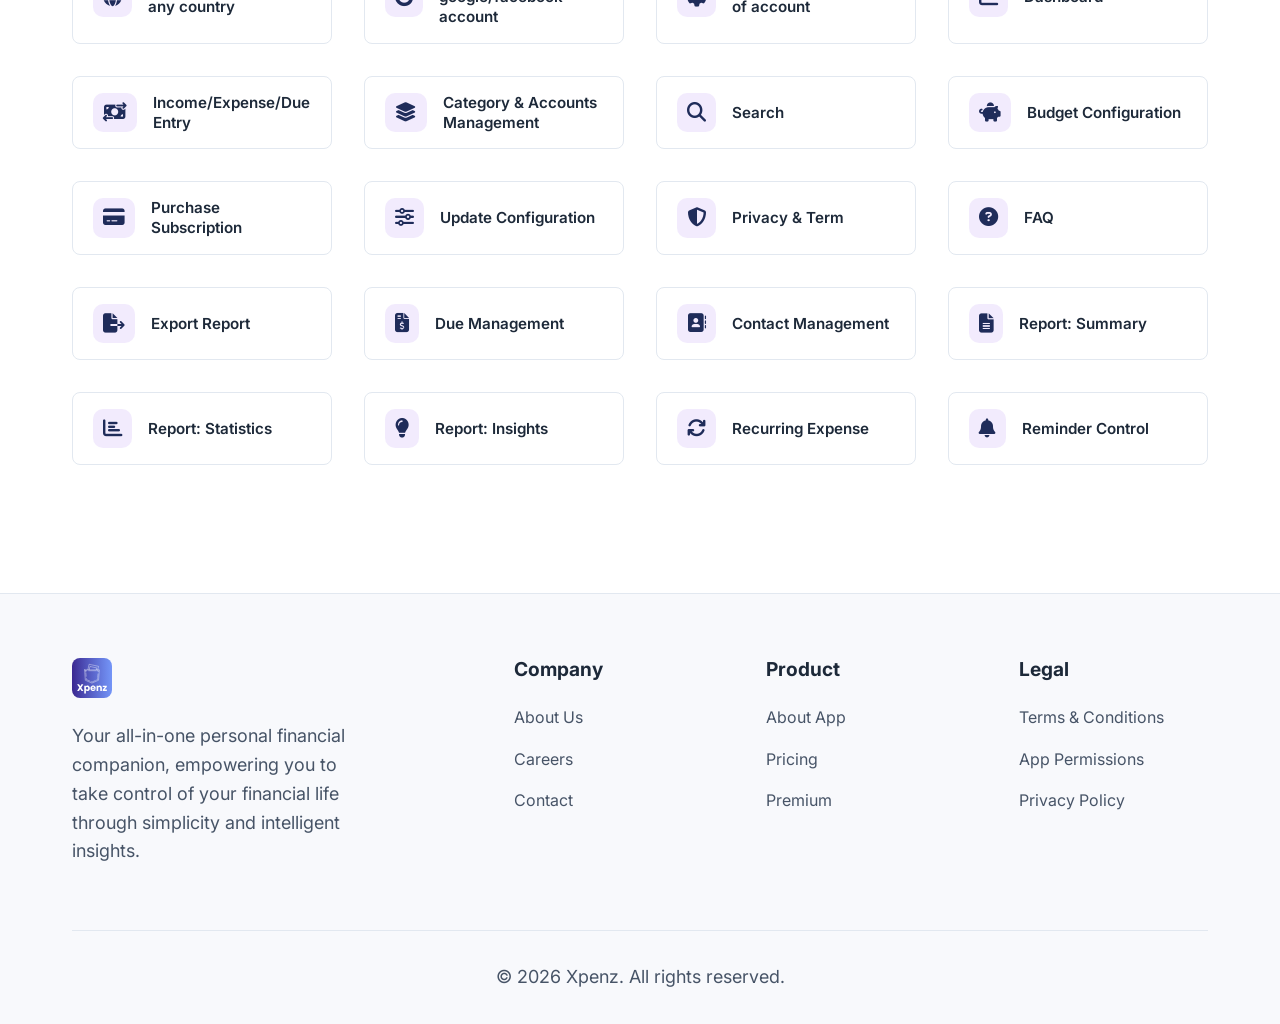
==== commit cdbd2355: "style: update hero taglines to card design and remove easy sign in section" ====
--- a/index.html
+++ b/index.html
@@ -44,20 +44,20 @@
             <div class="hero-content fade-in-up">
                 <h1 data-i18n="hero_title" style="font-size: clamp(2.5rem, 4.5vw, 3.8rem); line-height: 1.15; margin-bottom: 1rem; letter-spacing: -0.02em;">Expense Tracker. Track smart. Spend better. Save more.</h1>
                 
-                <div class="hero-feature-cards">
-                    <div class="hero-feature-card">
+                <div class="hero-features-list-card">
+                    <div class="hero-list-item">
                         <div class="icon"><i class="fa-solid fa-sliders"></i></div>
                         <p data-i18n="tagline_1">Configure & track budgets by category or overall, and stay in control</p>
                     </div>
-                    <div class="hero-feature-card">
+                    <div class="hero-list-item">
                         <div class="icon"><i class="fa-solid fa-money-bill-wave"></i></div>
                         <p data-i18n="tagline_2">Record your income & expenses easily. Stay on top of your earnings</p>
                     </div>
-                    <div class="hero-feature-card">
+                    <div class="hero-list-item">
                         <div class="icon"><i class="fa-solid fa-file-invoice-dollar"></i></div>
                         <p data-i18n="tagline_3">Keep track of payments, loans, and receivables</p>
                     </div>
-                    <div class="hero-feature-card">
+                    <div class="hero-list-item">
                         <div class="icon"><i class="fa-solid fa-chart-pie"></i></div>
                         <p data-i18n="tagline_4">Visual reports to help you understand your finances</p>
                     </div>
@@ -90,16 +90,7 @@
                 </div>
             </div>
 
-            <!-- Highlight 2: Easy Sign In (Tall Image -> Text Side) -->
-            <div class="feature-highlight layout-side fade-in-up" style="margin-bottom: 2rem; display: grid; grid-template-columns: 1fr 1fr; gap: 4rem; align-items: center;">
-                <div class="highlight-content">
-                    <h2 data-i18n="hl2_title" style="font-size: 2.5rem; margin-bottom: 1.5rem;">Easy Sign In</h2>
-                    <p data-i18n="hl2_desc" style="font-size: 1.125rem; color: var(--text-muted); line-height: 1.8;">Get started instantly with secure Google and Facebook sign-in. Your data is synced automatically.</p>
-                </div>
-                <div class="highlight-image" style="display: flex; justify-content: center;">
-                    <img src="assets/images/sc2.png" alt="Easy Sign In" class="feature-screenshot shadow-img" style="max-width: 400px; width: 100%; height: auto; border-radius: 24px; box-shadow: 0 20px 50px rgba(0,0,0,0.15);">
-                </div>
-            </div>
+
 
             <!-- Highlight 3: Smart Budgeting (Very Wide Image -> Text Up) -->
             <div class="feature-highlight layout-stacked fade-in-up" style="margin-bottom: 2rem;">
--- a/css/style.css
+++ b/css/style.css
@@ -284,49 +284,35 @@
   border: 2px solid var(--glass-border);
 }
 
-.hero-feature-cards {
-    display: grid;
-    grid-template-columns: repeat(2, 1fr);
-    gap: 15px;
+.hero-features-list-card {
+    background: linear-gradient(135deg, rgba(220, 225, 255, 0.8) 0%, rgba(255, 255, 255, 0.95) 40%, rgba(255, 255, 255, 1) 100%);
+    backdrop-filter: blur(10px);
+    border: 1px solid var(--glass-border);
+    border-radius: 16px;
+    padding: 24px 32px;
+    display: flex;
+    flex-direction: column;
+    gap: 1.5rem;
+    box-shadow: 0 15px 35px rgba(0, 0, 0, 0.05);
     margin: 2rem 0;
 }
 
-.hero-feature-card {
-    background: var(--bg-color);
-    border: 1px solid var(--glass-border);
-    border-radius: 12px;
-    padding: 15px;
+.hero-list-item {
     display: flex;
-    align-items: flex-start;
-    gap: 12px;
-    box-shadow: 0 4px 6px -1px rgba(0, 0, 0, 0.05);
-    transition: transform 0.2s ease, box-shadow 0.2s ease;
-}
-
-.hero-feature-card:hover {
-    transform: translateY(-2px);
-    box-shadow: 0 10px 15px -3px rgba(0, 0, 0, 0.1);
-    border-color: var(--primary);
-}
-
-.hero-feature-card .icon {
-    width: 36px;
-    height: 36px;
-    background: rgba(31, 44, 90, 0.1);
+    flex-direction: column;
+    gap: 8px;
+}
+
+.hero-list-item .icon {
     color: var(--primary);
-    border-radius: 8px;
-    display: flex;
-    align-items: center;
-    justify-content: center;
-    font-size: 16px;
-    flex-shrink: 0;
-}
-
-.hero-feature-card p {
-    font-size: 0.95rem;
+    font-size: 1.25rem;
+}
+
+.hero-list-item p {
+    color: var(--text-main);
+    font-size: 1.05rem;
     margin: 0;
-    color: var(--text-main);
-    line-height: 1.4;
+    line-height: 1.5;
     font-weight: 500;
 }
 
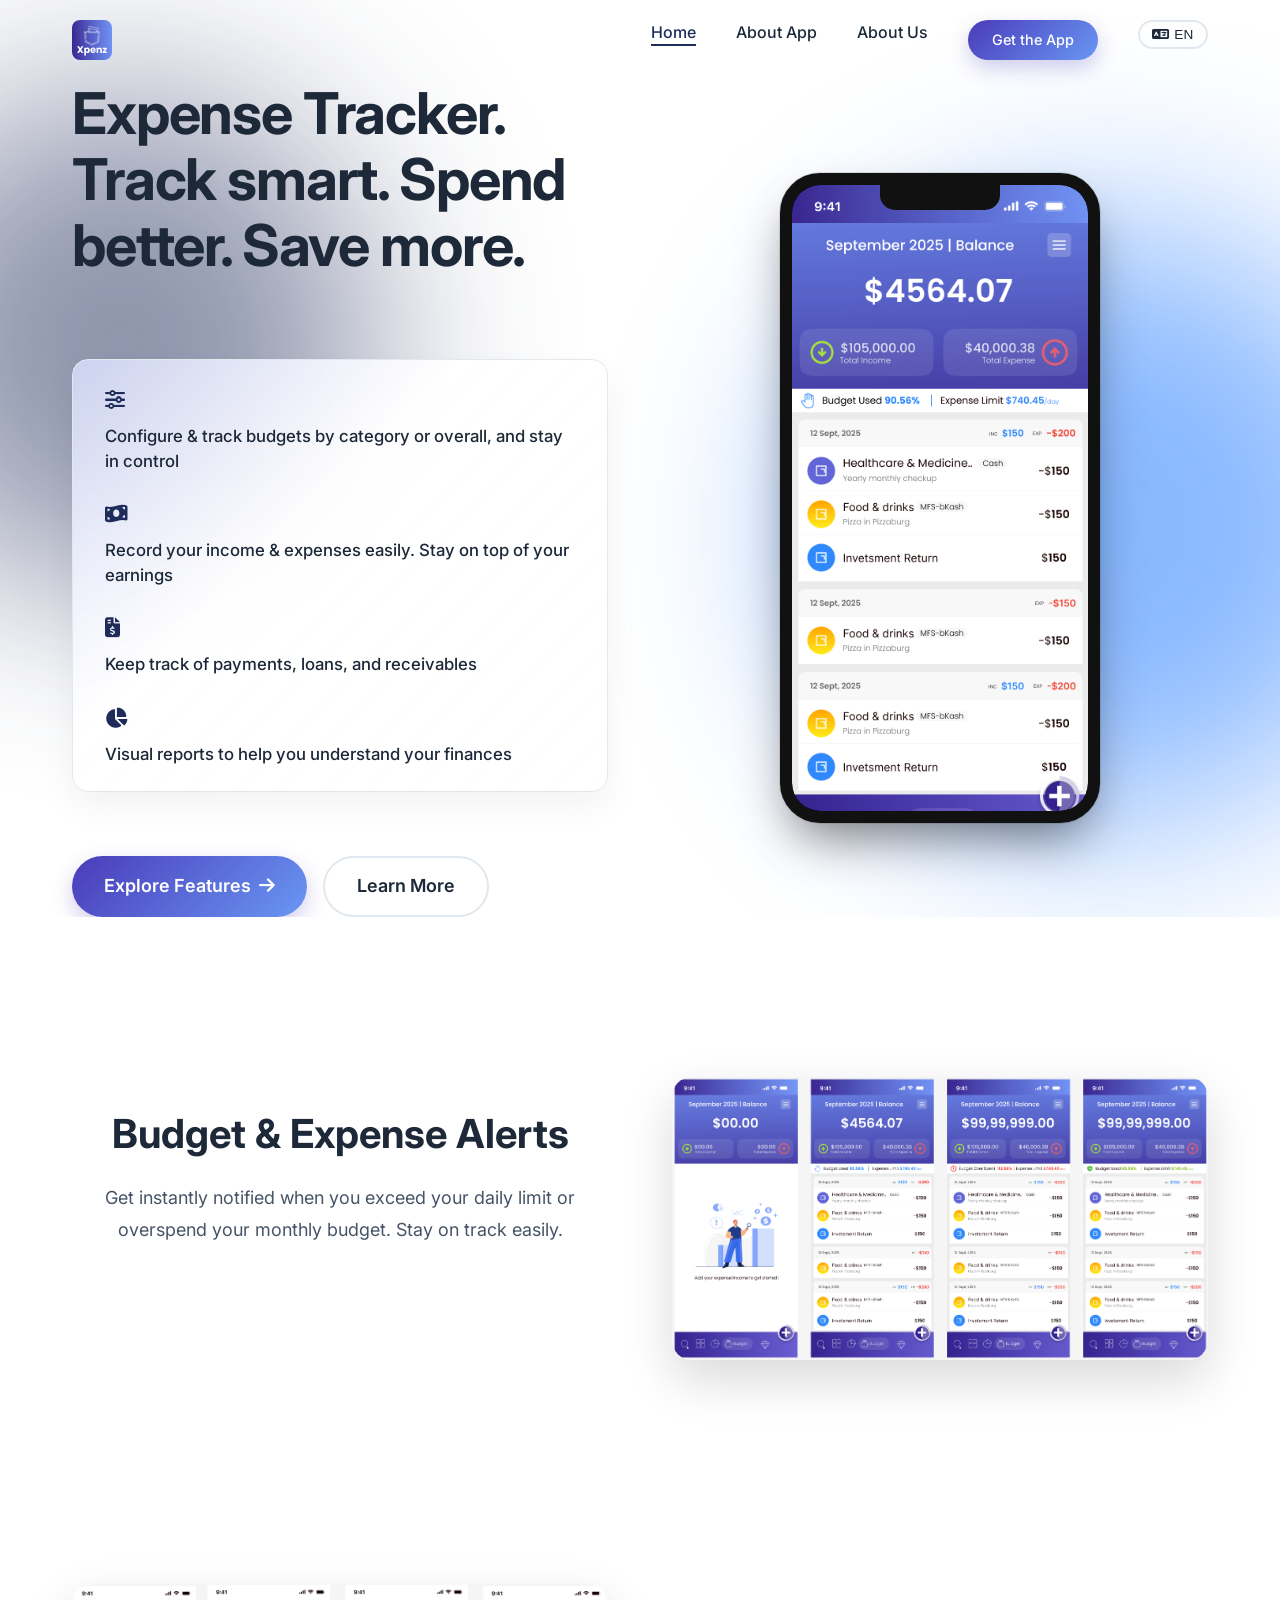
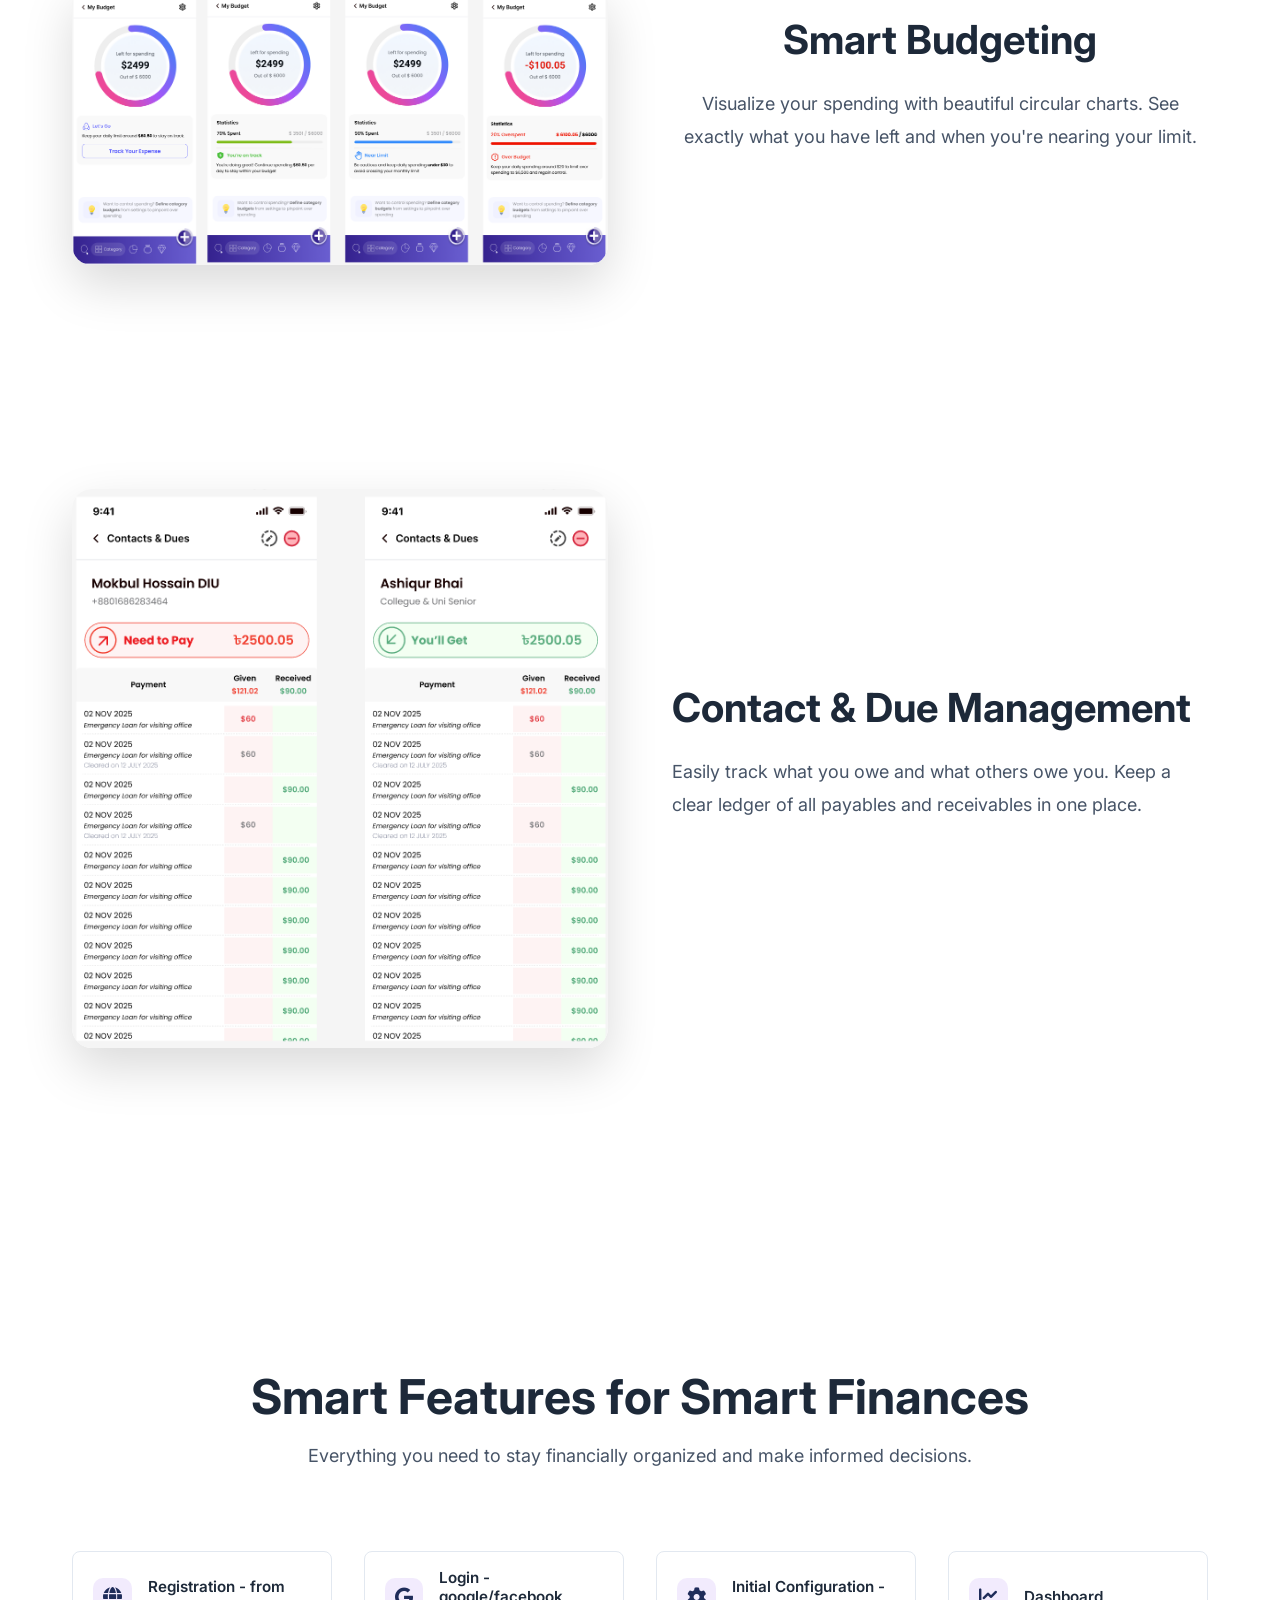
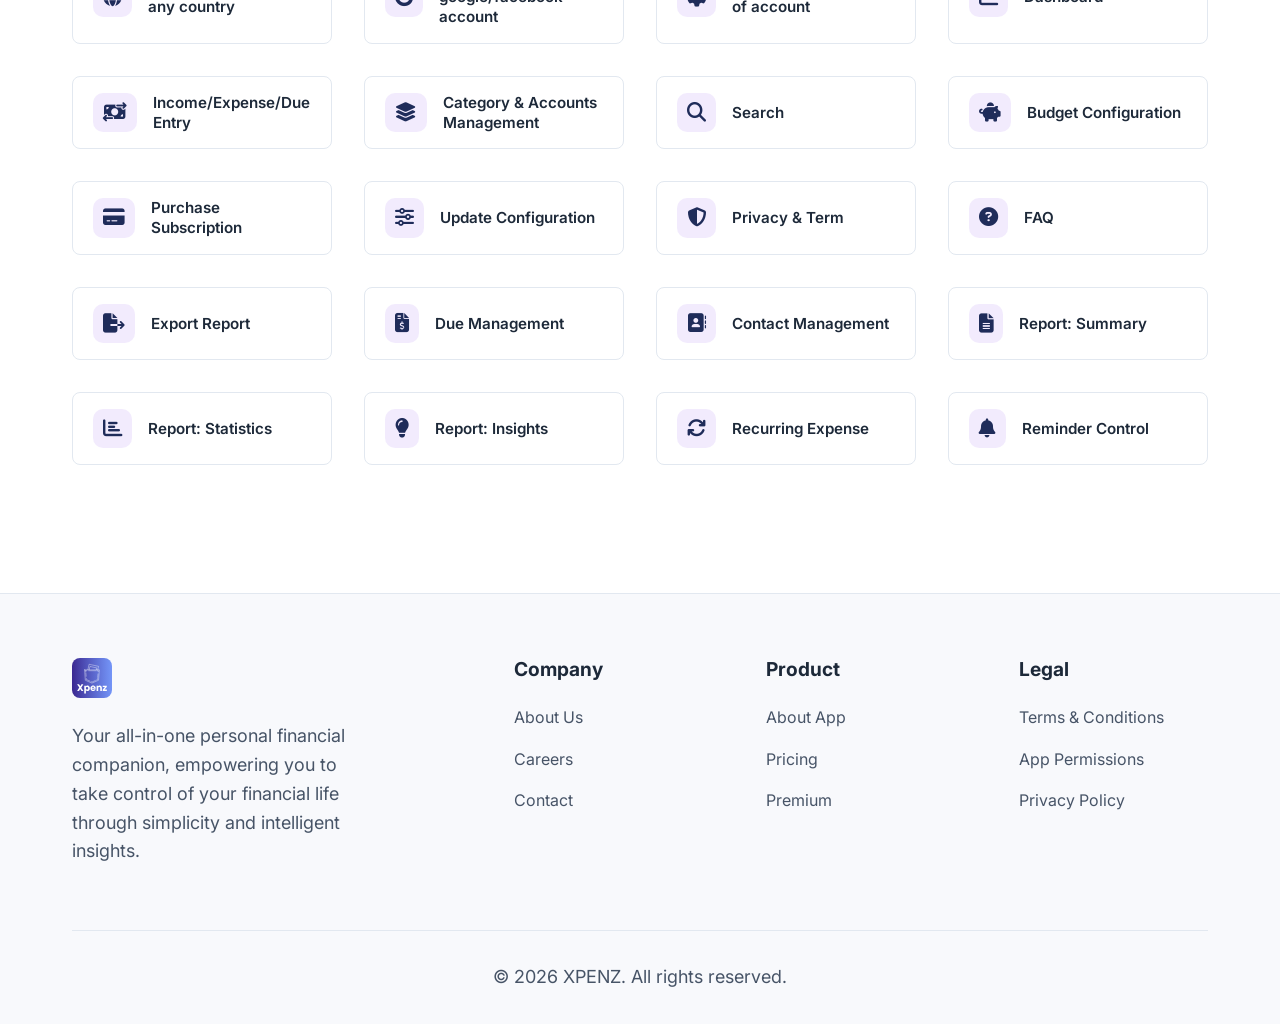
==== commit 91c5207f: "Update site and workflow files" ====
--- a/index.html
+++ b/index.html
@@ -1,15 +1,18 @@
 <!DOCTYPE html>
 <html lang="en">
+
 <head>
     <meta charset="UTF-8">
     <meta name="viewport" content="width=device-width, initial-scale=1.0">
     <title>Xpenz – Smart Personal Finance & Expense Tracker</title>
-    <meta name="description" content="Xpenz is a modern personal finance and expense tracking application designed to help individuals manage their money effortlessly.">
+    <meta name="description"
+        content="Xpenz is a modern personal finance and expense tracking application designed to help individuals manage their money effortlessly.">
     <link rel="icon" type="image/svg+xml" href="assets/images/logo.svg">
     <link rel="stylesheet" href="css/style.css">
     <link rel="stylesheet" href="css/mockup.css">
     <link rel="stylesheet" href="https://cdnjs.cloudflare.com/ajax/libs/font-awesome/6.4.0/css/all.min.css">
 </head>
+
 <body>
 
     <!-- Navigation -->
@@ -22,9 +25,11 @@
                 <li><a href="index.html" class="active" data-i18n="nav_home">Home</a></li>
                 <li><a href="about-app.html" data-i18n="nav_about_app">About App</a></li>
                 <li><a href="about-us.html" data-i18n="nav_about_us">About Us</a></li>
-                <li><a href="#download" class="btn btn-primary" style="padding: 0.5rem 1.5rem; font-size: 0.9rem;" data-i18n="nav_get_app">Get the App</a></li>
+                <li><a href="#download" class="btn btn-primary" style="padding: 0.5rem 1.5rem; font-size: 0.9rem;"
+                        data-i18n="nav_get_app">Get the App</a></li>
                 <li>
-                    <button id="lang-toggle" class="btn-outline" style="padding: 0.3rem 0.8rem; font-size: 0.85rem; border-radius: 20px; display: flex; align-items: center; gap: 5px; cursor: pointer; background: transparent; border: 2px solid var(--glass-border); color: var(--text-main);">
+                    <button id="lang-toggle" class="btn-outline"
+                        style="padding: 0.3rem 0.8rem; font-size: 0.85rem; border-radius: 20px; display: flex; align-items: center; gap: 5px; cursor: pointer; background: transparent; border: 2px solid var(--glass-border); color: var(--text-main);">
                         <i class="fa-solid fa-language"></i> <span id="lang-toggle-text">EN</span>
                     </button>
                 </li>
@@ -39,15 +44,18 @@
     <section class="hero">
         <div class="blob blob-1"></div>
         <div class="blob blob-2"></div>
-        
+
         <div class="container hero-grid">
             <div class="hero-content fade-in-up">
-                <h1 data-i18n="hero_title" style="font-size: clamp(2.5rem, 4.5vw, 3.8rem); line-height: 1.15; margin-bottom: 1rem; letter-spacing: -0.02em;">Expense Tracker. Track smart. Spend better. Save more.</h1>
-                
+                <h1 data-i18n="hero_title"
+                    style="font-size: clamp(2.5rem, 4.5vw, 3.8rem); line-height: 1.15; margin-bottom: 1rem; letter-spacing: -0.02em;">
+                    Expense Tracker. Track smart. Spend better. Save more.</h1>
+
                 <div class="hero-features-list-card">
                     <div class="hero-list-item">
                         <div class="icon"><i class="fa-solid fa-sliders"></i></div>
-                        <p data-i18n="tagline_1">Configure & track budgets by category or overall, and stay in control</p>
+                        <p data-i18n="tagline_1">Configure & track budgets by category or overall, and stay in control
+                        </p>
                     </div>
                     <div class="hero-list-item">
                         <div class="icon"><i class="fa-solid fa-money-bill-wave"></i></div>
@@ -62,9 +70,10 @@
                         <p data-i18n="tagline_4">Visual reports to help you understand your finances</p>
                     </div>
                 </div>
-                
+
                 <div class="hero-buttons">
-                    <a href="#features" class="btn btn-primary"><span data-i18n="btn_explore">Explore Features</span> <i class="fa-solid fa-arrow-right" style="margin-left: 8px;"></i></a>
+                    <a href="#features" class="btn btn-primary"><span data-i18n="btn_explore">Explore Features</span> <i
+                            class="fa-solid fa-arrow-right" style="margin-left: 8px;"></i></a>
                     <a href="about-app.html" class="btn btn-outline" data-i18n="btn_learn">Learn More</a>
                 </div>
             </div>
@@ -81,12 +90,17 @@
         <div class="container">
             <!-- Highlight 1: Budget Alerts (Wide Image -> Text Up) -->
             <div class="feature-highlight layout-stacked fade-in-up" style="margin-bottom: 2rem;">
-                <div class="highlight-content text-center" style="text-align: center; max-width: 800px; margin: 0 auto 3rem auto;">
-                    <h2 data-i18n="hl1_title" style="font-size: 2.5rem; margin-bottom: 1.5rem;">Budget & Expense Alerts</h2>
-                    <p data-i18n="hl1_desc" style="font-size: 1.125rem; color: var(--text-muted); line-height: 1.8;">Get instantly notified when you exceed your daily limit or overspend your monthly budget. Stay on track easily.</p>
+                <div class="highlight-content text-center"
+                    style="text-align: center; max-width: 800px; margin: 0 auto 3rem auto;">
+                    <h2 data-i18n="hl1_title" style="font-size: 2.5rem; margin-bottom: 1.5rem;">Budget & Expense Alerts
+                    </h2>
+                    <p data-i18n="hl1_desc" style="font-size: 1.125rem; color: var(--text-muted); line-height: 1.8;">Get
+                        instantly notified when you exceed your daily limit or overspend your monthly budget. Stay on
+                        track easily.</p>
                 </div>
                 <div class="highlight-image wide-image">
-                    <img src="assets/images/sc1.png" alt="Budget Expense Alerts" class="feature-screenshot" style="width: 100%; height: auto; border-radius: 20px; box-shadow: 0 20px 50px rgba(0,0,0,0.15);">
+                    <img src="assets/images/sc1.png" alt="Budget Expense Alerts" class="feature-screenshot"
+                        style="width: 100%; height: auto; border-radius: 20px; box-shadow: 0 20px 50px rgba(0,0,0,0.15);">
                 </div>
             </div>
 
@@ -94,23 +108,33 @@
 
             <!-- Highlight 3: Smart Budgeting (Very Wide Image -> Text Up) -->
             <div class="feature-highlight layout-stacked fade-in-up" style="margin-bottom: 2rem;">
-                <div class="highlight-content text-center" style="text-align: center; max-width: 800px; margin: 0 auto 3rem auto;">
+                <div class="highlight-content text-center"
+                    style="text-align: center; max-width: 800px; margin: 0 auto 3rem auto;">
                     <h2 data-i18n="hl3_title" style="font-size: 2.5rem; margin-bottom: 1.5rem;">Smart Budgeting</h2>
-                    <p data-i18n="hl3_desc" style="font-size: 1.125rem; color: var(--text-muted); line-height: 1.8;">Visualize your spending with beautiful circular charts. See exactly what you have left and when you're nearing your limit.</p>
+                    <p data-i18n="hl3_desc" style="font-size: 1.125rem; color: var(--text-muted); line-height: 1.8;">
+                        Visualize your spending with beautiful circular charts. See exactly what you have left and when
+                        you're nearing your limit.</p>
                 </div>
                 <div class="highlight-image wide-image">
-                    <img src="assets/images/sc3.png" alt="Smart Budgeting" class="feature-screenshot" style="width: 100%; height: auto; border-radius: 20px; box-shadow: 0 20px 50px rgba(0,0,0,0.15);">
+                    <img src="assets/images/sc3.png" alt="Smart Budgeting" class="feature-screenshot"
+                        style="width: 100%; height: auto; border-radius: 20px; box-shadow: 0 20px 50px rgba(0,0,0,0.15);">
                 </div>
             </div>
 
             <!-- Highlight 4: Contact & Due Management (Medium Wide Image -> Text Side) -->
-            <div class="feature-highlight layout-side reverse fade-in-up" style="margin-bottom: 2rem; display: grid; grid-template-columns: 1fr 1fr; gap: 4rem; align-items: center;">
+            <div class="feature-highlight layout-side reverse fade-in-up"
+                style="margin-bottom: 2rem; display: grid; grid-template-columns: 1fr 1fr; gap: 4rem; align-items: center;">
                 <div class="highlight-image" style="order: 1; display: flex; justify-content: center;">
-                    <img src="assets/images/sc4.png" alt="Contact and Due Management" class="feature-screenshot shadow-img" style="width: 100%; height: auto; border-radius: 20px; box-shadow: 0 20px 50px rgba(0,0,0,0.15);">
+                    <img src="assets/images/sc4.png" alt="Contact and Due Management"
+                        class="feature-screenshot shadow-img"
+                        style="width: 100%; height: auto; border-radius: 20px; box-shadow: 0 20px 50px rgba(0,0,0,0.15);">
                 </div>
                 <div class="highlight-content" style="order: 2;">
-                    <h2 data-i18n="hl4_title" style="font-size: 2.5rem; margin-bottom: 1.5rem;">Contact & Due Management</h2>
-                    <p data-i18n="hl4_desc" style="font-size: 1.125rem; color: var(--text-muted); line-height: 1.8;">Easily track what you owe and what others owe you. Keep a clear ledger of all payables and receivables in one place.</p>
+                    <h2 data-i18n="hl4_title" style="font-size: 2.5rem; margin-bottom: 1.5rem;">Contact & Due Management
+                    </h2>
+                    <p data-i18n="hl4_desc" style="font-size: 1.125rem; color: var(--text-muted); line-height: 1.8;">
+                        Easily track what you owe and what others owe you. Keep a clear ledger of all payables and
+                        receivables in one place.</p>
                 </div>
             </div>
         </div>
@@ -121,30 +145,90 @@
         <div class="container">
             <div class="section-header fade-in-up">
                 <h2 data-i18n="features_title">Smart Features for <span class="text-gradient">Smart Finances</span></h2>
-                <p data-i18n="features_desc">Everything you need to stay financially organized and make informed decisions.</p>
-            </div>
-            
+                <p data-i18n="features_desc">Everything you need to stay financially organized and make informed
+                    decisions.</p>
+            </div>
+
             <div class="features-grid">
-                <div class="feature-card-small fade-in-up"><i class="fa-solid fa-globe"></i><h3 data-i18n="feature_reg">Registration - from any country</h3></div>
-                <div class="feature-card-small fade-in-up" style="transition-delay: 0.05s;"><i class="fa-brands fa-google"></i><h3 data-i18n="feature_login">Login - google/facebook account</h3></div>
-                <div class="feature-card-small fade-in-up" style="transition-delay: 0.1s;"><i class="fa-solid fa-gear"></i><h3 data-i18n="feature_config">Initial Configuration - of account</h3></div>
-                <div class="feature-card-small fade-in-up" style="transition-delay: 0.15s;"><i class="fa-solid fa-chart-line"></i><h3 data-i18n="feature_dash">Dashboard</h3></div>
-                <div class="feature-card-small fade-in-up" style="transition-delay: 0.2s;"><i class="fa-solid fa-money-bill-transfer"></i><h3 data-i18n="feature_entry">Income/Expense/Due Entry</h3></div>
-                <div class="feature-card-small fade-in-up" style="transition-delay: 0.05s;"><i class="fa-solid fa-layer-group"></i><h3 data-i18n="feature_cat">Category & Accounts Management</h3></div>
-                <div class="feature-card-small fade-in-up" style="transition-delay: 0.1s;"><i class="fa-solid fa-magnifying-glass"></i><h3 data-i18n="feature_search">Search</h3></div>
-                <div class="feature-card-small fade-in-up" style="transition-delay: 0.15s;"><i class="fa-solid fa-piggy-bank"></i><h3 data-i18n="feature_budget">Budget Configuration</h3></div>
-                <div class="feature-card-small fade-in-up" style="transition-delay: 0.2s;"><i class="fa-solid fa-credit-card"></i><h3 data-i18n="feature_sub">Purchase Subscription</h3></div>
-                <div class="feature-card-small fade-in-up" style="transition-delay: 0.05s;"><i class="fa-solid fa-sliders"></i><h3 data-i18n="feature_update">Update Configuration</h3></div>
-                <div class="feature-card-small fade-in-up" style="transition-delay: 0.1s;"><i class="fa-solid fa-shield-halved"></i><h3 data-i18n="feature_privacy">Privacy & Term</h3></div>
-                <div class="feature-card-small fade-in-up" style="transition-delay: 0.15s;"><i class="fa-solid fa-circle-question"></i><h3 data-i18n="feature_faq">FAQ</h3></div>
-                <div class="feature-card-small fade-in-up" style="transition-delay: 0.2s;"><i class="fa-solid fa-file-export"></i><h3 data-i18n="feature_export">Export Report</h3></div>
-                <div class="feature-card-small fade-in-up" style="transition-delay: 0.05s;"><i class="fa-solid fa-file-invoice-dollar"></i><h3 data-i18n="feature_due">Due Management</h3></div>
-                <div class="feature-card-small fade-in-up" style="transition-delay: 0.1s;"><i class="fa-solid fa-address-book"></i><h3 data-i18n="feature_contact">Contact Management</h3></div>
-                <div class="feature-card-small fade-in-up" style="transition-delay: 0.15s;"><i class="fa-solid fa-file-lines"></i><h3 data-i18n="feature_rep_sum">Report : Summary</h3></div>
-                <div class="feature-card-small fade-in-up" style="transition-delay: 0.2s;"><i class="fa-solid fa-chart-bar"></i><h3 data-i18n="feature_rep_stat">Report : Statistics</h3></div>
-                <div class="feature-card-small fade-in-up" style="transition-delay: 0.05s;"><i class="fa-solid fa-lightbulb"></i><h3 data-i18n="feature_rep_ins">Report : Insights</h3></div>
-                <div class="feature-card-small fade-in-up" style="transition-delay: 0.1s;"><i class="fa-solid fa-arrows-rotate"></i><h3 data-i18n="feature_recur">Recurring Expense</h3></div>
-                <div class="feature-card-small fade-in-up" style="transition-delay: 0.15s;"><i class="fa-solid fa-bell"></i><h3 data-i18n="feature_remind">Reminder Control</h3></div>
+                <div class="feature-card-small fade-in-up"><i class="fa-solid fa-globe"></i>
+                    <h3 data-i18n="feature_reg">Registration - from any country</h3>
+                </div>
+                <div class="feature-card-small fade-in-up" style="transition-delay: 0.05s;"><i
+                        class="fa-brands fa-google"></i>
+                    <h3 data-i18n="feature_login">Login - google/facebook account</h3>
+                </div>
+                <div class="feature-card-small fade-in-up" style="transition-delay: 0.1s;"><i
+                        class="fa-solid fa-gear"></i>
+                    <h3 data-i18n="feature_config">Initial Configuration - of account</h3>
+                </div>
+                <div class="feature-card-small fade-in-up" style="transition-delay: 0.15s;"><i
+                        class="fa-solid fa-chart-line"></i>
+                    <h3 data-i18n="feature_dash">Dashboard</h3>
+                </div>
+                <div class="feature-card-small fade-in-up" style="transition-delay: 0.2s;"><i
+                        class="fa-solid fa-money-bill-transfer"></i>
+                    <h3 data-i18n="feature_entry">Income/Expense/Due Entry</h3>
+                </div>
+                <div class="feature-card-small fade-in-up" style="transition-delay: 0.05s;"><i
+                        class="fa-solid fa-layer-group"></i>
+                    <h3 data-i18n="feature_cat">Category & Accounts Management</h3>
+                </div>
+                <div class="feature-card-small fade-in-up" style="transition-delay: 0.1s;"><i
+                        class="fa-solid fa-magnifying-glass"></i>
+                    <h3 data-i18n="feature_search">Search</h3>
+                </div>
+                <div class="feature-card-small fade-in-up" style="transition-delay: 0.15s;"><i
+                        class="fa-solid fa-piggy-bank"></i>
+                    <h3 data-i18n="feature_budget">Budget Configuration</h3>
+                </div>
+                <div class="feature-card-small fade-in-up" style="transition-delay: 0.2s;"><i
+                        class="fa-solid fa-credit-card"></i>
+                    <h3 data-i18n="feature_sub">Purchase Subscription</h3>
+                </div>
+                <div class="feature-card-small fade-in-up" style="transition-delay: 0.05s;"><i
+                        class="fa-solid fa-sliders"></i>
+                    <h3 data-i18n="feature_update">Update Configuration</h3>
+                </div>
+                <div class="feature-card-small fade-in-up" style="transition-delay: 0.1s;"><i
+                        class="fa-solid fa-shield-halved"></i>
+                    <h3 data-i18n="feature_privacy">Privacy & Term</h3>
+                </div>
+                <div class="feature-card-small fade-in-up" style="transition-delay: 0.15s;"><i
+                        class="fa-solid fa-circle-question"></i>
+                    <h3 data-i18n="feature_faq">FAQ</h3>
+                </div>
+                <div class="feature-card-small fade-in-up" style="transition-delay: 0.2s;"><i
+                        class="fa-solid fa-file-export"></i>
+                    <h3 data-i18n="feature_export">Export Report</h3>
+                </div>
+                <div class="feature-card-small fade-in-up" style="transition-delay: 0.05s;"><i
+                        class="fa-solid fa-file-invoice-dollar"></i>
+                    <h3 data-i18n="feature_due">Due Management</h3>
+                </div>
+                <div class="feature-card-small fade-in-up" style="transition-delay: 0.1s;"><i
+                        class="fa-solid fa-address-book"></i>
+                    <h3 data-i18n="feature_contact">Contact Management</h3>
+                </div>
+                <div class="feature-card-small fade-in-up" style="transition-delay: 0.15s;"><i
+                        class="fa-solid fa-file-lines"></i>
+                    <h3 data-i18n="feature_rep_sum">Report : Summary</h3>
+                </div>
+                <div class="feature-card-small fade-in-up" style="transition-delay: 0.2s;"><i
+                        class="fa-solid fa-chart-bar"></i>
+                    <h3 data-i18n="feature_rep_stat">Report : Statistics</h3>
+                </div>
+                <div class="feature-card-small fade-in-up" style="transition-delay: 0.05s;"><i
+                        class="fa-solid fa-lightbulb"></i>
+                    <h3 data-i18n="feature_rep_ins">Report : Insights</h3>
+                </div>
+                <div class="feature-card-small fade-in-up" style="transition-delay: 0.1s;"><i
+                        class="fa-solid fa-arrows-rotate"></i>
+                    <h3 data-i18n="feature_recur">Recurring Expense</h3>
+                </div>
+                <div class="feature-card-small fade-in-up" style="transition-delay: 0.15s;"><i
+                        class="fa-solid fa-bell"></i>
+                    <h3 data-i18n="feature_remind">Reminder Control</h3>
+                </div>
             </div>
         </div>
     </section>
@@ -157,39 +241,40 @@
                     <a href="index.html" class="logo">
                         <img src="assets/images/logo.svg" alt="Xpenz Logo" style="height: 40px; border-radius: 8px;">
                     </a>
-                    <p>Your all-in-one personal financial companion, empowering you to take control of your financial life through simplicity and intelligent insights.</p>
-                </div>
-                
+                    <p data-i18n="footer_brand_desc">Your all-in-one personal financial companion, empowering you to
+                        take control of your financial life through simplicity and intelligent insights.</p>
+                </div>
+
                 <div class="footer-links">
-                    <h4>Company</h4>
+                    <h4 data-i18n="footer_company">Company</h4>
                     <ul>
                         <li><a href="about-us.html" data-i18n="nav_about_us">About Us</a></li>
-                        <li><a href="#">Careers</a></li>
-                        <li><a href="#">Contact</a></li>
+                        <li><a href="#" data-i18n="footer_careers">Careers</a></li>
+                        <li><a href="contact.html" data-i18n="footer_contact">Contact</a></li>
                     </ul>
                 </div>
-                
+
                 <div class="footer-links">
-                    <h4>Product</h4>
+                    <h4 data-i18n="footer_product">Product</h4>
                     <ul>
                         <li><a href="about-app.html" data-i18n="nav_about_app">Features</a></li>
-                        <li><a href="#">Pricing</a></li>
-                        <li><a href="about-app.html#premium">Premium</a></li>
+                        <li><a href="#" data-i18n="footer_pricing">Pricing</a></li>
+                        <li><a href="about-app.html#premium" data-i18n="footer_premium">Premium</a></li>
                     </ul>
                 </div>
-                
+
                 <div class="footer-links">
-                    <h4>Legal</h4>
+                    <h4 data-i18n="footer_legal">Legal</h4>
                     <ul>
-                        <li><a href="terms.html">Terms & Conditions</a></li>
-                        <li><a href="permissions.html">App Permissions</a></li>
-                        <li><a href="terms.html">Privacy Policy</a></li>
+                        <li><a href="terms.html" data-i18n="footer_terms">Terms & Conditions</a></li>
+                        <li><a href="permissions.html" data-i18n="footer_permissions">App Permissions</a></li>
+                        <li><a href="terms.html" data-i18n="footer_privacy">Privacy Policy</a></li>
                     </ul>
                 </div>
             </div>
-            
+
             <div class="footer-bottom">
-                <p>&copy; 2026 Xpenz. All rights reserved.</p>
+                <p data-i18n="footer_copyright">&copy; 2026 Xpenz. All rights reserved.</p>
             </div>
         </div>
     </footer>
@@ -197,4 +282,5 @@
     <script src="js/main.js"></script>
     <script src="js/i18n.js"></script>
 </body>
-</html>
+
+</html>
